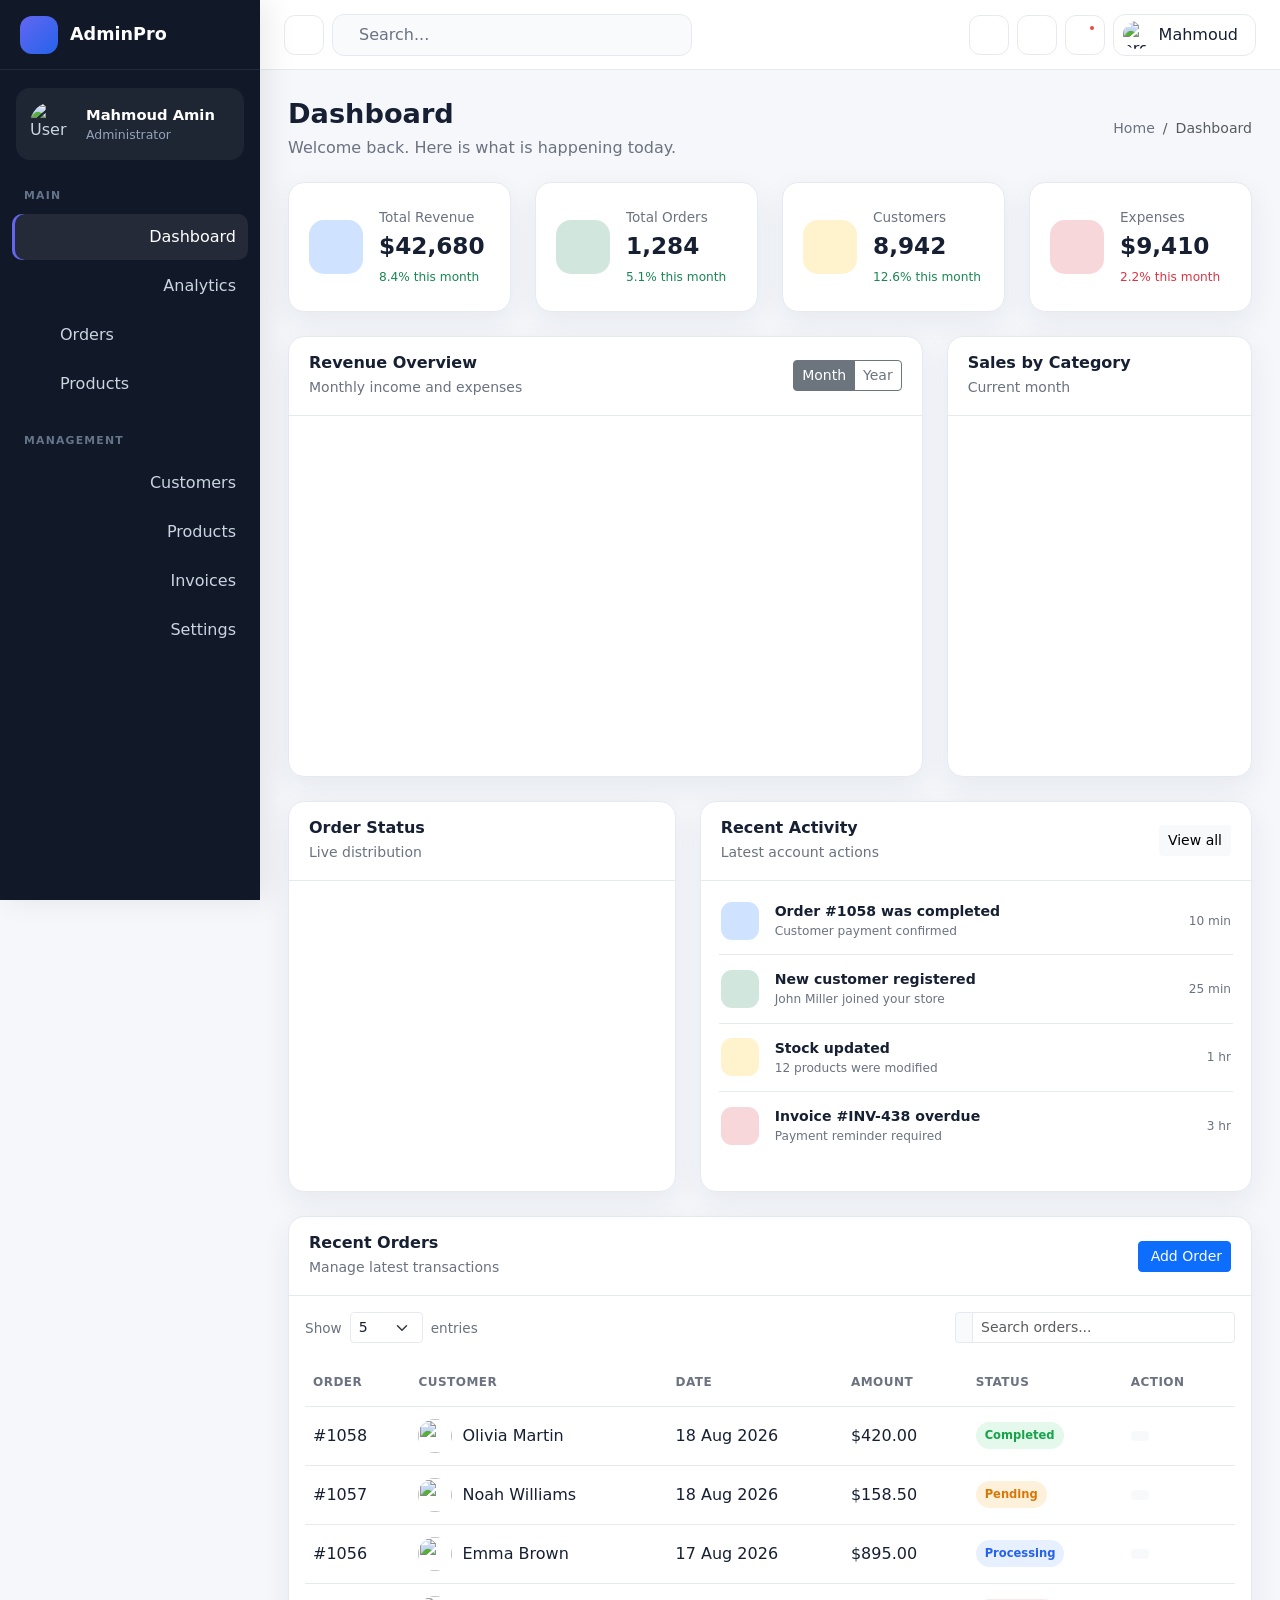
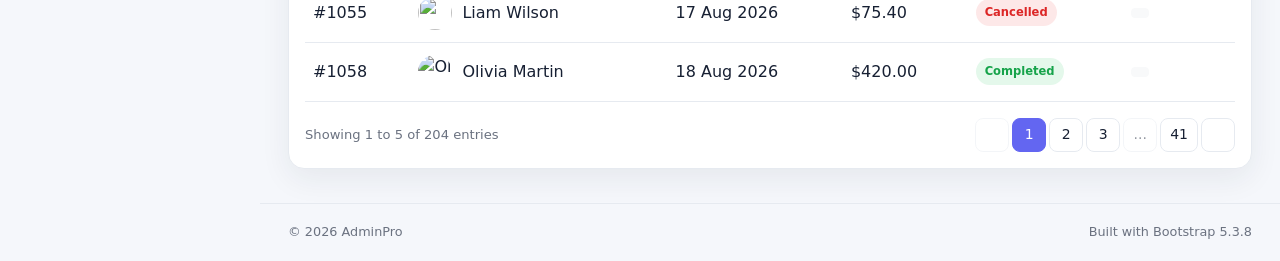
==== Dashboard bootstrap 5.3.8 chatgbt/index.html @ 3401b742 "Dashboard bootstrap 5.3.8 chatgbt" ====
<!doctype html>
<html lang="en" dir="ltr" data-bs-theme="light">
<!-- RTL -->
<!-- <html lang="ar" dir="rtl" data-bs-theme="light"> -->
<head>
  <meta charset="utf-8">
  <meta name="viewport" content="width=device-width, initial-scale=1">
  <title>Professional Bootstrap Dashboard</title>

  <!-- Bootstrap 5.3.8 LTR -->
  <link id="bootstrapCss" rel="stylesheet" href="https://cdn.jsdelivr.net/npm/bootstrap@5.3.8/dist/css/bootstrap.min.css" integrity="sha384-sRIl4kxILFvY47J16cr9ZwB07vP4J8+LH7qKQnuqkuIAvNWLzeN8tE5YBujZqJLB" crossorigin="anonymous">
  <!-- Bootstrap 5.3.8 RTL -->
  <!-- <link id="bootstrapCss" rel="stylesheet" href="https://cdn.jsdelivr.net/npm/bootstrap@5.3.8/dist/css/bootstrap.rtl.min.css" integrity="sha384-CfCrinSRH2IR6a4e6fy2q6ioOX7O6Mtm1L9vRvFZ1trBncWmMePhzvafv7oIcWiW" crossorigin="anonymous"> -->

  <!-- Font Awesome -->
  <link rel="stylesheet" href="https://cdnjs.cloudflare.com/ajax/libs/font-awesome/7.3.1/css/all.min.css">

  <!-- Main + direction stylesheet -->
  <link rel="stylesheet" href="style.css">
  <!-- Main + direction stylesheet LTR -->
  <link id="directionCss" rel="stylesheet" href="style-ltr.css">
  <!-- Main + direction stylesheet RTL -->
  <!-- <link id="directionCss" rel="stylesheet" href="style-rtl.css"> -->
</head>
<body>

<div class="app-shell">
  <aside class="sidebar" id="sidebar">
    <div class="sidebar-brand">
      <a href="#" class="brand-link">
        <span class="brand-icon"><i class="fa-solid fa-layer-group"></i></span>
        <span class="brand-text">AdminPro</span>
      </a>
      <button class="btn sidebar-close d-lg-none" id="sidebarClose" type="button"><i class="fa-solid fa-xmark"></i></button>
    </div>

    <div class="sidebar-user">
      <img src="https://github.com/mdo.png" alt="User" class="user-avatar">
      <div class="user-info">
        <strong>Mahmoud Amin</strong>
        <span>Administrator</span>
      </div>
    </div>

    <nav class="sidebar-nav">
      <div class="nav-section-title">MAIN</div>
      <a href="#" class="sidebar-link active"><i class="fa-solid fa-house"></i><span>Dashboard</span></a>
      <a href="#" class="sidebar-link"><i class="fa-solid fa-chart-line"></i><span>Analytics</span></a>

      <button class="sidebar-link sidebar-dropdown-toggle" type="button" data-bs-toggle="collapse" data-bs-target="#ordersMenu" aria-expanded="false">
        <!-- data-bs-target="#ordersMenu" -->
        <span class="d-flex align-items-center gap-3"><i class="fa-solid fa-cart-shopping"></i><span>Orders</span></span>
        <i class="fa-solid fa-chevron-down submenu-arrow"></i>
      </button>
      <div class="collapse sidebar-submenu" id="ordersMenu">
        <!-- id="ordersMenu" -->
        <a href="#">All Orders</a>
        <a href="#">Pending Orders</a>
        <a href="#">Completed</a>
      </div>
      <button class="sidebar-link sidebar-dropdown-toggle" type="button" data-bs-toggle="collapse" data-bs-target="#productsMenu" aria-expanded="false">
        <!-- data-bs-target="#productsMenu" -->
        <span class="d-flex align-items-center gap-3"><i class="fa-solid fa-cart-shopping"></i><span>Products</span></span>
        <i class="fa-solid fa-chevron-down submenu-arrow"></i>
      </button>
      <div class="collapse sidebar-submenu" id="productsMenu">
        <!-- id="productsMenu" -->
        <a href="#">All Products</a>
        <a href="#">Pending Products</a>
        <a href="#">Completed</a>
      </div>

      <div class="nav-section-title mt-3">MANAGEMENT</div>
      <a href="#" class="sidebar-link"><i class="fa-solid fa-users"></i><span>Customers</span></a>
      <a href="#" class="sidebar-link"><i class="fa-solid fa-box-open"></i><span>Products</span></a>
      <a href="#" class="sidebar-link"><i class="fa-solid fa-file-invoice-dollar"></i><span>Invoices</span></a>
      <a href="#" class="sidebar-link"><i class="fa-solid fa-gear"></i><span>Settings</span></a>
    </nav>
  </aside>

  <div class="sidebar-overlay" id="sidebarOverlay"></div>

  <div class="app-content" id="appContent">
    <header class="topbar">
      <div class="d-flex align-items-center gap-2">
        <button class="btn btn-icon" id="sidebarToggle" type="button" title="Toggle sidebar"><i class="fa-solid fa-bars"></i></button>
        <div class="topbar-search d-none d-md-flex">
          <i class="fa-solid fa-magnifying-glass"></i>
          <input type="search" placeholder="Search..." aria-label="Search">
        </div>
      </div>

      <div class="topbar-actions">
        <!-- Language / Direction -->
        <div class="dropdown">
            <button class="btn btn-icon" type="button" id="languageDropdown" data-bs-toggle="dropdown" aria-expanded="false" title="Language / Direction">
                <i class="fa-solid fa-language"></i>
            </button>

            <ul class="dropdown-menu dropdown-menu-end dashboard-dropdown language-dropdown">
              <li><h6 class="dropdown-header"><i class="fa-solid fa-globe me-2"></i>Direction</h6></li>
              <li>
                  <button class="dropdown-item direction-option" type="button" data-direction="ltr">
                    <span class="flex-grow-1"><i class="fa-solid fa-globe me-2"></i><strong>English / LTR</strong></span>
                  </button>
              </li>
              <li>
                  <button class="dropdown-item direction-option" type="button" data-direction="rtl">
                    <span class="flex-grow-1"><i class="fa-solid fa-globe me-2"></i><strong>العربية / RTL</strong></span>
                  </button>
              </li>
            </ul>
        </div>

        <button class="btn btn-icon" id="themeToggle" type="button" title="Dark / Light mode">
          <i class="fa-solid fa-moon"></i>
        </button>

        <div class="dropdown">
          <button class="btn btn-icon notification-btn" data-bs-toggle="dropdown" type="button">
            <i class="fa-regular fa-bell"></i><span class="notification-dot"></span>
          </button>
          <div class="dropdown-menu dropdown-menu-end dashboard-dropdown p-0">
            <div class="dropdown-header-custom">Notifications <span class="badge text-bg-primary">4</span></div>
            <a class="dropdown-item notification-item" href="#"><span class="notification-icon bg-primary-subtle text-primary"><i class="fa-solid fa-cart-shopping"></i></span><span><strong>New order received</strong><small>2 minutes ago</small></span></a>
            <a class="dropdown-item notification-item" href="#"><span class="notification-icon bg-success-subtle text-success"><i class="fa-solid fa-user-plus"></i></span><span><strong>New customer joined</strong><small>15 minutes ago</small></span></a>
            <a class="dropdown-item notification-item" href="#"><span class="notification-icon bg-warning-subtle text-warning"><i class="fa-solid fa-triangle-exclamation"></i></span><span><strong>Low stock alert</strong><small>1 hour ago</small></span></a>
          </div>
        </div>

        <div class="dropdown">
          <button class="btn profile-button" data-bs-toggle="dropdown" type="button">
            <img src="https://github.com/mdo.png" alt="profile">
            <span class="d-none d-sm-inline">Mahmoud</span>
            <i class="fa-solid fa-chevron-down small"></i>
          </button>
          <ul class="dropdown-menu dropdown-menu-end dashboard-dropdown">
            <li><a class="dropdown-item" href="#"><i class="fa-regular fa-user me-2"></i>Profile</a></li>
            <li><a class="dropdown-item" href="#"><i class="fa-solid fa-gear me-2"></i>Settings</a></li>
            <li><hr class="dropdown-divider"></li>
            <li><a class="dropdown-item text-danger" href="#"><i class="fa-solid fa-arrow-right-from-bracket me-2"></i>Logout</a></li>
          </ul>
        </div>
      </div>
    </header>

    <main class="main-content container-fluid">
      <div class="page-heading d-flex flex-column flex-md-row align-items-md-center justify-content-between gap-3">
        <div>
          <h1>Dashboard</h1>
          <p>Welcome back. Here is what is happening today.</p>
        </div>
        <nav aria-label="breadcrumb">
          <ol class="breadcrumb mb-0">
            <li class="breadcrumb-item"><a href="#">Home</a></li>
            <li class="breadcrumb-item active">Dashboard</li>
          </ol>
        </nav>
      </div>

      <section class="row g-3 g-xl-4 mb-4">
        <div class="col-12 col-sm-6 col-xl-3">
          <div class="stat-card">
            <div class="stat-icon bg-primary-subtle text-primary"><i class="fa-solid fa-chart-column"></i></div>
            <div class="stat-body"><span>Total Revenue</span><h3>$42,680</h3><small class="text-success"><i class="fa-solid fa-arrow-trend-up"></i> 8.4% this month</small></div>
          </div>
        </div>
        <div class="col-12 col-sm-6 col-xl-3">
          <div class="stat-card">
            <div class="stat-icon bg-success-subtle text-success"><i class="fa-solid fa-cart-shopping"></i></div>
            <div class="stat-body"><span>Total Orders</span><h3>1,284</h3><small class="text-success"><i class="fa-solid fa-arrow-trend-up"></i> 5.1% this month</small></div>
          </div>
        </div>
        <div class="col-12 col-sm-6 col-xl-3">
          <div class="stat-card">
            <div class="stat-icon bg-warning-subtle text-warning"><i class="fa-solid fa-users"></i></div>
            <div class="stat-body"><span>Customers</span><h3>8,942</h3><small class="text-success"><i class="fa-solid fa-arrow-trend-up"></i> 12.6% this month</small></div>
          </div>
        </div>
        <div class="col-12 col-sm-6 col-xl-3">
          <div class="stat-card">
            <div class="stat-icon bg-danger-subtle text-danger"><i class="fa-solid fa-wallet"></i></div>
            <div class="stat-body"><span>Expenses</span><h3>$9,410</h3><small class="text-danger"><i class="fa-solid fa-arrow-trend-down"></i> 2.2% this month</small></div>
          </div>
        </div>
      </section>

      <section class="row g-4 mb-4">
        <div class="col-12 col-xl-8">
          <div class="dashboard-card h-100">
            <div class="card-header-custom"><div><h5>Revenue Overview</h5><small>Monthly income and expenses</small></div><div class="btn-group btn-group-sm"><button class="btn btn-outline-secondary active">Month</button><button class="btn btn-outline-secondary">Year</button></div></div>
            <div class="chart-wrap chart-lg"><canvas id="revenueChart"></canvas></div>
          </div>
        </div>
        <div class="col-12 col-xl-4">
          <div class="dashboard-card h-100">
            <div class="card-header-custom"><div><h5>Sales by Category</h5><small>Current month</small></div></div>
            <div class="chart-wrap chart-lg"><canvas id="categoryChart"></canvas></div>
          </div>
        </div>
      </section>

      <section class="row g-4 mb-4">
        <div class="col-12 col-lg-5">
          <div class="dashboard-card h-100">
            <div class="card-header-custom"><div><h5>Order Status</h5><small>Live distribution</small></div></div>
            <div class="chart-wrap chart-md"><canvas id="ordersChart"></canvas></div>
          </div>
        </div>
        <div class="col-12 col-lg-7">
          <div class="dashboard-card h-100">
            <div class="card-header-custom"><div><h5>Recent Activity</h5><small>Latest account actions</small></div><a href="#" class="btn btn-sm btn-light">View all</a></div>
            <div class="activity-list">
              <div class="activity-item"><span class="activity-icon bg-primary-subtle text-primary"><i class="fa-solid fa-bag-shopping"></i></span><div><strong>Order #1058 was completed</strong><small>Customer payment confirmed</small></div><time>10 min</time></div>
              <div class="activity-item"><span class="activity-icon bg-success-subtle text-success"><i class="fa-solid fa-user-plus"></i></span><div><strong>New customer registered</strong><small>John Miller joined your store</small></div><time>25 min</time></div>
              <div class="activity-item"><span class="activity-icon bg-warning-subtle text-warning"><i class="fa-solid fa-box"></i></span><div><strong>Stock updated</strong><small>12 products were modified</small></div><time>1 hr</time></div>
              <div class="activity-item"><span class="activity-icon bg-danger-subtle text-danger"><i class="fa-solid fa-file-invoice"></i></span><div><strong>Invoice #INV-438 overdue</strong><small>Payment reminder required</small></div><time>3 hr</time></div>
            </div>
          </div>
        </div>
      </section>

<section class="dashboard-card mb-4">
    <div class="card-header-custom flex-wrap gap-3">
      <div>
          <h5>Recent Orders</h5>
          <small>Manage latest transactions</small>
      </div>

      <button class="btn btn-primary btn-sm">
          <i class="fa-solid fa-plus me-1"></i>
          Add Order
      </button>
    </div>

    <div class="custom-datatable p-3">
        <!-- Controls -->
        <div class="custom-table-toolbar mb-3">
          <div class="custom-table-length">
              <label for="ordersLength">Show</label>
              <select id="ordersLength" class="form-select form-select-sm">
                  <option value="5">5</option>
                  <option value="10">10</option>
                  <option value="25">25</option>
                  <option value="50">50</option>
                  <option value="100">100</option>
                  <option value="150">150</option>
                  <option value="200">200</option>
              </select>
              <span>entries</span>
          </div>
          <div class="custom-table-search">
              <div class="input-group input-group-sm">
                  <span class="input-group-text">
                      <i class="fa-solid fa-magnifying-glass"></i>
                  </span>
                  <input type="search" id="ordersSearch" class="form-control" placeholder="Search orders...">
              </div>
          </div>
        </div>
        
        <!-- Table -->
        <div class="table-responsive">
            <table id="ordersTable" class="table align-middle table-hover w-100 custom-table">
                <thead>
                    <tr>
                        <th class="sortable" data-column="0">Order <i class="fa-solid fa-sort sort-icon"></i></th>
                        <th class="sortable" data-column="1">Customer <i class="fa-solid fa-sort sort-icon"></i></th>
                        <th class="sortable" data-column="2">Date <i class="fa-solid fa-sort sort-icon"></i></th>
                        <th class="sortable" data-column="3">Amount <i class="fa-solid fa-sort sort-icon"></i></th>
                        <th class="sortable" data-column="4">Status <i class="fa-solid fa-sort sort-icon"></i></th>
                        <th class="sortable" data-column="5">Action <i class="fa-solid fa-sort sort-icon"></i></th>
                    </tr>
                </thead>
                <tbody>
                  <tr>
                    <td>#1058</td>
                    <td><div class="table-user"><img src="https://i.pravatar.cc/40?img=1" alt=""><span>Olivia Martin</span></div></td>
                    <td>18 Aug 2026</td>
                    <td>$420.00</td>
                    <td><span class="status-pill status-success">Completed</span></td>
                    <td><button class="btn btn-sm btn-light"><i class="fa-solid fa-ellipsis"></i></button></td></tr>
                  <tr>
                    <td>#1057</td>
                    <td><div class="table-user"><img src="https://i.pravatar.cc/40?img=3" alt=""><span>Noah Williams</span></div></td>
                    <td>18 Aug 2026</td>
                    <td>$158.50</td>
                    <td><span class="status-pill status-warning">Pending</span></td>
                    <td><button class="btn btn-sm btn-light"><i class="fa-solid fa-ellipsis"></i></button></td></tr>
                  <tr>
                    <td>#1056</td>
                    <td><div class="table-user"><img src="https://i.pravatar.cc/40?img=5" alt=""><span>Emma Brown</span></div></td>
                    <td>17 Aug 2026</td>
                    <td>$895.00</td>
                    <td><span class="status-pill status-info">Processing</span></td>
                    <td><button class="btn btn-sm btn-light"><i class="fa-solid fa-ellipsis"></i></button></td></tr>
                  <tr>
                    <td>#1055</td>
                    <td><div class="table-user"><img src="https://i.pravatar.cc/40?img=8" alt=""><span>Liam Wilson</span></div></td>
                    <td>17 Aug 2026</td>
                    <td>$75.40</td>
                    <td><span class="status-pill status-danger">Cancelled</span></td>
                    <td><button class="btn btn-sm btn-light"><i class="fa-solid fa-ellipsis"></i></button></td>
                  </tr>
                  <tr>
                      <td>#1058</td>
                      <td><div class="table-user"><img src="https://i.pravatar.cc/40?img=1" alt="Olivia Martin"><span>Olivia Martin</span></div></td>
                      <td>18 Aug 2026</td>
                      <td>$420.00</td>
                      <td><span class="status-pill status-success">Completed</span></td>
                      <td><button class="btn btn-sm btn-light"><i class="fa-solid fa-ellipsis"></i></button></td>
                  </tr>
                  <tr>
                      <td>#1057</td>
                      <td><div class="table-user"><img src="https://i.pravatar.cc/40?img=3" alt="Noah Williams"><span>Noah Williams</span></div></td>
                      <td>18 Aug 2026</td>
                      <td>$158.50</td>
                      <td><span class="status-pill status-warning">Pending</span></td>
                      <td><button class="btn btn-sm btn-light"><i class="fa-solid fa-ellipsis"></i></button></td>
                  </tr>
                  <tr>
                      <td>#1056</td>
                      <td><div class="table-user"><img src="https://i.pravatar.cc/40?img=5" alt="Emma Brown"><span>Emma Brown</span></div></td>
                      <td>17 Aug 2026</td>
                      <td>$895.00</td>
                      <td><span class="status-pill status-info">Processing</span></td>
                      <td><button class="btn btn-sm btn-light"><i class="fa-solid fa-ellipsis"></i></button></td>
                  </tr>
                  <tr>
                      <td>#1055</td>
                      <td><div class="table-user"><img src="https://i.pravatar.cc/40?img=8" alt="Liam Wilson"><span>Liam Wilson</span></div></td>
                      <td>17 Aug 2026</td>
                      <td>$75.40</td>
                      <td><span class="status-pill status-danger">Cancelled</span></td>
                      <td><button class="btn btn-sm btn-light"><i class="fa-solid fa-ellipsis"></i></button></td>
                  </tr>
                  <tr>
                      <td>#1054</td>
                      <td><div class="table-user"><img src="https://i.pravatar.cc/40?img=9" alt="Sophia Johnson"><span>Sophia Johnson</span></div></td>
                      <td>16 Aug 2026</td>
                      <td>$1,250.00</td>
                      <td><span class="status-pill status-success">Completed</span></td>
                      <td><button class="btn btn-sm btn-light"><i class="fa-solid fa-ellipsis"></i></button></td>
                  </tr>
                  <tr>
                      <td>#1053</td>
                      <td><div class="table-user"><img src="https://i.pravatar.cc/40?img=11" alt="James Anderson"><span>James Anderson</span></div></td>
                      <td>16 Aug 2026</td>
                      <td>$340.75</td>
                      <td><span class="status-pill status-warning">Pending</span></td>
                      <td><button class="btn btn-sm btn-light"><i class="fa-solid fa-ellipsis"></i></button></td>
                  </tr>
                  <tr>
                      <td>#1052</td>
                      <td><div class="table-user"><img src="https://i.pravatar.cc/40?img=12" alt="Ava Thompson"><span>Ava Thompson</span></div></td>
                      <td>15 Aug 2026</td>
                      <td>$670.20</td>
                      <td><span class="status-pill status-info">Processing</span></td>
                      <td><button class="btn btn-sm btn-light"><i class="fa-solid fa-ellipsis"></i></button></td>
                  </tr>
                  <tr>
                      <td>#1051</td>
                      <td><div class="table-user"><img src="https://i.pravatar.cc/40?img=13" alt="Oliver Taylor"><span>Oliver Taylor</span></div></td>
                      <td>15 Aug 2026</td>
                      <td>$215.99</td>
                      <td><span class="status-pill status-success">Completed</span></td>
                      <td><button class="btn btn-sm btn-light"><i class="fa-solid fa-ellipsis"></i></button></td>
                  </tr>
                  <tr>
                      <td>#1050</td>
                      <td><div class="table-user"><img src="https://i.pravatar.cc/40?img=14" alt="Isabella Moore"><span>Isabella Moore</span></div></td>
                      <td>14 Aug 2026</td>
                      <td>$980.50</td>
                      <td><span class="status-pill status-danger">Cancelled</span></td>
                      <td><button class="btn btn-sm btn-light"><i class="fa-solid fa-ellipsis"></i></button></td>
                  </tr>
                  <tr>
                      <td>#1049</td>
                      <td><div class="table-user"><img src="https://i.pravatar.cc/40?img=15" alt="Elijah Jackson"><span>Elijah Jackson</span></div></td>
                      <td>14 Aug 2026</td>
                      <td>$145.00</td>
                      <td><span class="status-pill status-warning">Pending</span></td>
                      <td><button class="btn btn-sm btn-light"><i class="fa-solid fa-ellipsis"></i></button></td>
                  </tr>
                  <tr>
                      <td>#1048</td>
                      <td><div class="table-user"><img src="https://i.pravatar.cc/40?img=16" alt="Mia White"><span>Mia White</span></div></td>
                      <td>13 Aug 2026</td>
                      <td>$560.80</td>
                      <td><span class="status-pill status-success">Completed</span></td>
                      <td><button class="btn btn-sm btn-light"><i class="fa-solid fa-ellipsis"></i></button></td>
                  </tr>
                  <tr>
                      <td>#1047</td>
                      <td><div class="table-user"><img src="https://i.pravatar.cc/40?img=17" alt="Lucas Harris"><span>Lucas Harris</span></div></td>
                      <td>13 Aug 2026</td>
                      <td>$2,140.00</td>
                      <td><span class="status-pill status-info">Processing</span></td>
                      <td><button class="btn btn-sm btn-light"><i class="fa-solid fa-ellipsis"></i></button></td>
                  </tr>
                  <tr>
                      <td>#1046</td>
                      <td><div class="table-user"><img src="https://i.pravatar.cc/40?img=18" alt="Charlotte Clark"><span>Charlotte Clark</span></div></td>
                      <td>12 Aug 2026</td>
                      <td>$385.60</td>
                      <td><span class="status-pill status-success">Completed</span></td>
                      <td><button class="btn btn-sm btn-light"><i class="fa-solid fa-ellipsis"></i></button></td>
                  </tr>
                  <tr>
                      <td>#1045</td>
                      <td><div class="table-user"><img src="https://i.pravatar.cc/40?img=19" alt="Henry Lewis"><span>Henry Lewis</span></div></td>
                      <td>12 Aug 2026</td>
                      <td>$92.25</td>
                      <td><span class="status-pill status-warning">Pending</span></td>
                      <td><button class="btn btn-sm btn-light"><i class="fa-solid fa-ellipsis"></i></button></td>
                  </tr>
                  <tr>
                      <td>#1044</td>
                      <td><div class="table-user"><img src="https://i.pravatar.cc/40?img=20" alt="Amelia Walker"><span>Amelia Walker</span></div></td>
                      <td>11 Aug 2026</td>
                      <td>$760.00</td>
                      <td><span class="status-pill status-info">Processing</span></td>
                      <td><button class="btn btn-sm btn-light"><i class="fa-solid fa-ellipsis"></i></button></td>
                  </tr>
                  <tr>
                      <td>#1043</td>
                      <td><div class="table-user"><img src="https://i.pravatar.cc/40?img=21" alt="Benjamin Hall"><span>Benjamin Hall</span></div></td>
                      <td>11 Aug 2026</td>
                      <td>$1,475.30</td>
                      <td><span class="status-pill status-success">Completed</span></td>
                      <td><button class="btn btn-sm btn-light"><i class="fa-solid fa-ellipsis"></i></button></td>
                  </tr>
                  <tr>
                      <td>#1042</td>
                      <td><div class="table-user"><img src="https://i.pravatar.cc/40?img=22" alt="Emily Allen"><span>Emily Allen</span></div></td>
                      <td>10 Aug 2026</td>
                      <td>$230.90</td>
                      <td><span class="status-pill status-danger">Cancelled</span></td>
                      <td><button class="btn btn-sm btn-light"><i class="fa-solid fa-ellipsis"></i></button></td>
                  </tr>
                  <tr>
                      <td>#1041</td>
                      <td><div class="table-user"><img src="https://i.pravatar.cc/40?img=23" alt="William Young"><span>William Young</span></div></td>
                      <td>10 Aug 2026</td>
                      <td>$615.45</td>
                      <td><span class="status-pill status-success">Completed</span></td>
                      <td><button class="btn btn-sm btn-light"><i class="fa-solid fa-ellipsis"></i></button></td>
                  </tr>
                  <tr>
                      <td>#1040</td>
                      <td><div class="table-user"><img src="https://i.pravatar.cc/40?img=24" alt="Luna King"><span>Luna King</span></div></td>
                      <td>09 Aug 2026</td>
                      <td>$188.00</td>
                      <td><span class="status-pill status-warning">Pending</span></td>
                      <td><button class="btn btn-sm btn-light"><i class="fa-solid fa-ellipsis"></i></button></td>
                  </tr>
                  <tr>
                      <td>#1039</td>
                      <td><div class="table-user"><img src="https://i.pravatar.cc/40?img=25" alt="Alexander Wright"><span>Alexander Wright</span></div></td>
                      <td>09 Aug 2026</td>
                      <td>$845.70</td>
                      <td><span class="status-pill status-info">Processing</span></td>
                      <td><button class="btn btn-sm btn-light"><i class="fa-solid fa-ellipsis"></i></button></td>
                  </tr>
                  <tr>
                      <td>#1038</td>
                      <td><div class="table-user"><img src="https://i.pravatar.cc/40?img=26" alt="Harper Scott"><span>Harper Scott</span></div></td>
                      <td>08 Aug 2026</td>
                      <td>$1,125.00</td>
                      <td><span class="status-pill status-success">Completed</span></td>
                      <td><button class="btn btn-sm btn-light"><i class="fa-solid fa-ellipsis"></i></button></td>
                  </tr>
                  <tr>
                      <td>#1037</td>
                      <td><div class="table-user"><img src="https://i.pravatar.cc/40?img=27" alt="Michael Green"><span>Michael Green</span></div></td>
                      <td>08 Aug 2026</td>
                      <td>$310.25</td>
                      <td><span class="status-pill status-warning">Pending</span></td>
                      <td><button class="btn btn-sm btn-light"><i class="fa-solid fa-ellipsis"></i></button></td>
                  </tr>
                  <tr>
                      <td>#1036</td>
                      <td><div class="table-user"><img src="https://i.pravatar.cc/40?img=28" alt="Evelyn Baker"><span>Evelyn Baker</span></div></td>
                      <td>07 Aug 2026</td>
                      <td>$525.00</td>
                      <td><span class="status-pill status-success">Completed</span></td>
                      <td><button class="btn btn-sm btn-light"><i class="fa-solid fa-ellipsis"></i></button></td>
                  </tr>
                  <tr>
                      <td>#1035</td>
                      <td><div class="table-user"><img src="https://i.pravatar.cc/40?img=29" alt="Ethan Adams"><span>Ethan Adams</span></div></td>
                      <td>07 Aug 2026</td>
                      <td>$69.90</td>
                      <td><span class="status-pill status-danger">Cancelled</span></td>
                      <td><button class="btn btn-sm btn-light"><i class="fa-solid fa-ellipsis"></i></button></td>
                  </tr>
                  <tr>
                      <td>#1034</td>
                      <td><div class="table-user"><img src="https://i.pravatar.cc/40?img=30" alt="Abigail Nelson"><span>Abigail Nelson</span></div></td>
                      <td>06 Aug 2026</td>
                      <td>$940.40</td>
                      <td><span class="status-pill status-info">Processing</span></td>
                      <td><button class="btn btn-sm btn-light"><i class="fa-solid fa-ellipsis"></i></button></td>
                  </tr>
                  <tr>
                      <td>#1033</td>
                      <td><div class="table-user"><img src="https://i.pravatar.cc/40?img=31" alt="Sebastian Carter"><span>Sebastian Carter</span></div></td>
                      <td>06 Aug 2026</td>
                      <td>$1,860.00</td>
                      <td><span class="status-pill status-success">Completed</span></td>
                      <td><button class="btn btn-sm btn-light"><i class="fa-solid fa-ellipsis"></i></button></td>
                  </tr>
                  <tr>
                      <td>#1032</td>
                      <td><div class="table-user"><img src="https://i.pravatar.cc/40?img=32" alt="Ella Mitchell"><span>Ella Mitchell</span></div></td>
                      <td>05 Aug 2026</td>
                      <td>$275.35</td>
                      <td><span class="status-pill status-warning">Pending</span></td>
                      <td><button class="btn btn-sm btn-light"><i class="fa-solid fa-ellipsis"></i></button></td>
                  </tr>
                  <tr>
                      <td>#1031</td>
                      <td><div class="table-user"><img src="https://i.pravatar.cc/40?img=33" alt="Daniel Perez"><span>Daniel Perez</span></div></td>
                      <td>05 Aug 2026</td>
                      <td>$715.00</td>
                      <td><span class="status-pill status-success">Completed</span></td>
                      <td><button class="btn btn-sm btn-light"><i class="fa-solid fa-ellipsis"></i></button></td>
                  </tr>
                  <tr>
                      <td>#1030</td>
                      <td><div class="table-user"><img src="https://i.pravatar.cc/40?img=34" alt="Scarlett Roberts"><span>Scarlett Roberts</span></div></td>
                      <td>04 Aug 2026</td>
                      <td>$1,320.60</td>
                      <td><span class="status-pill status-info">Processing</span></td>
                      <td><button class="btn btn-sm btn-light"><i class="fa-solid fa-ellipsis"></i></button></td>
                  </tr>
                  <tr>
                      <td>#1029</td>
                      <td><div class="table-user"><img src="https://i.pravatar.cc/40?img=35" alt="Matthew Turner"><span>Matthew Turner</span></div></td>
                      <td>04 Aug 2026</td>
                      <td>$110.00</td>
                      <td><span class="status-pill status-danger">Cancelled</span></td>
                      <td><button class="btn btn-sm btn-light"><i class="fa-solid fa-ellipsis"></i></button></td>
                  </tr>
                  <tr>
                      <td>#1028</td>
                      <td><div class="table-user"><img src="https://i.pravatar.cc/40?img=36" alt="Grace Phillips"><span>Grace Phillips</span></div></td>
                      <td>03 Aug 2026</td>
                      <td>$455.25</td>
                      <td><span class="status-pill status-success">Completed</span></td>
                      <td><button class="btn btn-sm btn-light"><i class="fa-solid fa-ellipsis"></i></button></td>
                  </tr>
                  <tr>
                      <td>#1027</td>
                      <td><div class="table-user"><img src="https://i.pravatar.cc/40?img=37" alt="Jackson Campbell"><span>Jackson Campbell</span></div></td>
                      <td>03 Aug 2026</td>
                      <td>$680.90</td>
                      <td><span class="status-pill status-warning">Pending</span></td>
                      <td><button class="btn btn-sm btn-light"><i class="fa-solid fa-ellipsis"></i></button></td>
                  </tr>
                  <tr>
                      <td>#1026</td>
                      <td><div class="table-user"><img src="https://i.pravatar.cc/40?img=38" alt="Chloe Parker"><span>Chloe Parker</span></div></td>
                      <td>02 Aug 2026</td>
                      <td>$2,275.00</td>
                      <td><span class="status-pill status-success">Completed</span></td>
                      <td><button class="btn btn-sm btn-light"><i class="fa-solid fa-ellipsis"></i></button></td>
                  </tr>
                  <tr>
                      <td>#1025</td>
                      <td><div class="table-user"><img src="https://i.pravatar.cc/40?img=39" alt="David Evans"><span>David Evans</span></div></td>
                      <td>02 Aug 2026</td>
                      <td>$330.50</td>
                      <td><span class="status-pill status-info">Processing</span></td>
                      <td><button class="btn btn-sm btn-light"><i class="fa-solid fa-ellipsis"></i></button></td>
                  </tr>
                  <tr>
                      <td>#1024</td>
                      <td><div class="table-user"><img src="https://i.pravatar.cc/40?img=40" alt="Victoria Edwards"><span>Victoria Edwards</span></div></td>
                      <td>01 Aug 2026</td>
                      <td>$590.00</td>
                      <td><span class="status-pill status-success">Completed</span></td>
                      <td><button class="btn btn-sm btn-light"><i class="fa-solid fa-ellipsis"></i></button></td>
                  </tr>
                  <tr>
                      <td>#1023</td>
                      <td><div class="table-user"><img src="https://i.pravatar.cc/40?img=41" alt="Joseph Collins"><span>Joseph Collins</span></div></td>
                      <td>01 Aug 2026</td>
                      <td>$205.75</td>
                      <td><span class="status-pill status-warning">Pending</span></td>
                      <td><button class="btn btn-sm btn-light"><i class="fa-solid fa-ellipsis"></i></button></td>
                  </tr>
                  <tr>
                      <td>#1022</td>
                      <td><div class="table-user"><img src="https://i.pravatar.cc/40?img=42" alt="Aria Stewart"><span>Aria Stewart</span></div></td>
                      <td>31 Jul 2026</td>
                      <td>$775.80</td>
                      <td><span class="status-pill status-info">Processing</span></td>
                      <td><button class="btn btn-sm btn-light"><i class="fa-solid fa-ellipsis"></i></button></td>
                  </tr>
                  <tr>
                      <td>#1021</td>
                      <td><div class="table-user"><img src="https://i.pravatar.cc/40?img=43" alt="Samuel Sanchez"><span>Samuel Sanchez</span></div></td>
                      <td>31 Jul 2026</td>
                      <td>$1,040.00</td>
                      <td><span class="status-pill status-success">Completed</span></td>
                      <td><button class="btn btn-sm btn-light"><i class="fa-solid fa-ellipsis"></i></button></td>
                  </tr>
                  <tr>
                      <td>#1020</td>
                      <td><div class="table-user"><img src="https://i.pravatar.cc/40?img=44" alt="Layla Morris"><span>Layla Morris</span></div></td>
                      <td>30 Jul 2026</td>
                      <td>$128.90</td>
                      <td><span class="status-pill status-danger">Cancelled</span></td>
                      <td><button class="btn btn-sm btn-light"><i class="fa-solid fa-ellipsis"></i></button></td>
                  </tr>
                  <tr>
                      <td>#1019</td>
                      <td><div class="table-user"><img src="https://i.pravatar.cc/40?img=45" alt="Andrew Rogers"><span>Andrew Rogers</span></div></td>
                      <td>30 Jul 2026</td>
                      <td>$640.30</td>
                      <td><span class="status-pill status-success">Completed</span></td>
                      <td><button class="btn btn-sm btn-light"><i class="fa-solid fa-ellipsis"></i></button></td>
                  </tr>
                  <tr>
                      <td>#1018</td>
                      <td><div class="table-user"><img src="https://i.pravatar.cc/40?img=46" alt="Nora Reed"><span>Nora Reed</span></div></td>
                      <td>29 Jul 2026</td>
                      <td>$365.00</td>
                      <td><span class="status-pill status-warning">Pending</span></td>
                      <td><button class="btn btn-sm btn-light"><i class="fa-solid fa-ellipsis"></i></button></td>
                  </tr>
                  <tr>
                      <td>#1017</td>
                      <td><div class="table-user"><img src="https://i.pravatar.cc/40?img=47" alt="Christopher Cook"><span>Christopher Cook</span></div></td>
                      <td>29 Jul 2026</td>
                      <td>$890.60</td>
                      <td><span class="status-pill status-info">Processing</span></td>
                      <td><button class="btn btn-sm btn-light"><i class="fa-solid fa-ellipsis"></i></button></td>
                  </tr>
                  <tr>
                      <td>#1016</td>
                      <td><div class="table-user"><img src="https://i.pravatar.cc/40?img=48" alt="Hannah Morgan"><span>Hannah Morgan</span></div></td>
                      <td>28 Jul 2026</td>
                      <td>$1,550.00</td>
                      <td><span class="status-pill status-success">Completed</span></td>
                      <td><button class="btn btn-sm btn-light"><i class="fa-solid fa-ellipsis"></i></button></td>
                  </tr>
                  <tr>
                      <td>#1015</td>
                      <td><div class="table-user"><img src="https://i.pravatar.cc/40?img=49" alt="Joshua Bell"><span>Joshua Bell</span></div></td>
                      <td>28 Jul 2026</td>
                      <td>$245.50</td>
                      <td><span class="status-pill status-warning">Pending</span></td>
                      <td><button class="btn btn-sm btn-light"><i class="fa-solid fa-ellipsis"></i></button></td>
                  </tr>
                  <tr>
                      <td>#1014</td>
                      <td><div class="table-user"><img src="https://i.pravatar.cc/40?img=50" alt="Zoey Murphy"><span>Zoey Murphy</span></div></td>
                      <td>27 Jul 2026</td>
                      <td>$735.25</td>
                      <td><span class="status-pill status-success">Completed</span></td>
                      <td><button class="btn btn-sm btn-light"><i class="fa-solid fa-ellipsis"></i></button></td>
                  </tr>
                  <tr>
                      <td>#1013</td>
                      <td><div class="table-user"><img src="https://i.pravatar.cc/40?img=51" alt="Ryan Bailey"><span>Ryan Bailey</span></div></td>
                      <td>27 Jul 2026</td>
                      <td>$485.80</td>
                      <td><span class="status-pill status-danger">Cancelled</span></td>
                      <td><button class="btn btn-sm btn-light"><i class="fa-solid fa-ellipsis"></i></button></td>
                  </tr>
                  <tr>
                      <td>#1012</td>
                      <td><div class="table-user"><img src="https://i.pravatar.cc/40?img=52" alt="Lily Rivera"><span>Lily Rivera</span></div></td>
                      <td>26 Jul 2026</td>
                      <td>$920.00</td>
                      <td><span class="status-pill status-info">Processing</span></td>
                      <td><button class="btn btn-sm btn-light"><i class="fa-solid fa-ellipsis"></i></button></td>
                  </tr>
                  <tr>
                      <td>#1011</td>
                      <td><div class="table-user"><img src="https://i.pravatar.cc/40?img=53" alt="Nathan Cooper"><span>Nathan Cooper</span></div></td>
                      <td>26 Jul 2026</td>
                      <td>$175.40</td>
                      <td><span class="status-pill status-success">Completed</span></td>
                      <td><button class="btn btn-sm btn-light"><i class="fa-solid fa-ellipsis"></i></button></td>
                  </tr>
                  <tr>
                      <td>#1010</td>
                      <td><div class="table-user"><img src="https://i.pravatar.cc/40?img=54" alt="Aurora Richardson"><span>Aurora Richardson</span></div></td>
                      <td>25 Jul 2026</td>
                      <td>$1,680.90</td>
                      <td><span class="status-pill status-success">Completed</span></td>
                      <td><button class="btn btn-sm btn-light"><i class="fa-solid fa-ellipsis"></i></button></td>
                  </tr>
                  <tr>
                      <td>#1009</td>
                      <td><div class="table-user"><img src="https://i.pravatar.cc/40?img=55" alt="Thomas Cox"><span>Thomas Cox</span></div></td>
                      <td>25 Jul 2026</td>
                      <td>$299.99</td>
                      <td><span class="status-pill status-warning">Pending</span></td>
                      <td><button class="btn btn-sm btn-light"><i class="fa-solid fa-ellipsis"></i></button></td>
                  </tr>
                  <tr>
                      <td>#1008</td>
                      <td><div class="table-user"><img src="https://i.pravatar.cc/40?img=56" alt="Sophie Bennett"><span>Sophie Bennett</span></div></td>
                      <td>24 Jul 2026</td>
                      <td>$645.20</td>
                      <td><span class="status-pill status-success">Completed</span></td>
                      <td><button class="btn btn-sm btn-light"><i class="fa-solid fa-ellipsis"></i></button></td>
                  </tr>
                  <tr>
                      <td>#1007</td>
                      <td><div class="table-user"><img src="https://i.pravatar.cc/40?img=57" alt="Jack Peterson"><span>Jack Peterson</span></div></td>
                      <td>24 Jul 2026</td>
                      <td>$214.75</td>
                      <td><span class="status-pill status-warning">Pending</span></td>
                      <td><button class="btn btn-sm btn-light"><i class="fa-solid fa-ellipsis"></i></button></td>
                  </tr>
                  <tr>
                      <td>#1006</td>
                      <td><div class="table-user"><img src="https://i.pravatar.cc/40?img=58" alt="Madison Gray"><span>Madison Gray</span></div></td>
                      <td>23 Jul 2026</td>
                      <td>$1,245.00</td>
                      <td><span class="status-pill status-info">Processing</span></td>
                      <td><button class="btn btn-sm btn-light"><i class="fa-solid fa-ellipsis"></i></button></td>
                  </tr>
                  <tr>
                      <td>#1005</td>
                      <td><div class="table-user"><img src="https://i.pravatar.cc/40?img=59" alt="Leo Watson"><span>Leo Watson</span></div></td>
                      <td>23 Jul 2026</td>
                      <td>$89.90</td>
                      <td><span class="status-pill status-danger">Cancelled</span></td>
                      <td><button class="btn btn-sm btn-light"><i class="fa-solid fa-ellipsis"></i></button></td>
                  </tr>
                  <tr>
                      <td>#1004</td>
                      <td><div class="table-user"><img src="https://i.pravatar.cc/40?img=60" alt="Alice Brooks"><span>Alice Brooks</span></div></td>
                      <td>22 Jul 2026</td>
                      <td>$780.40</td>
                      <td><span class="status-pill status-success">Completed</span></td>
                      <td><button class="btn btn-sm btn-light"><i class="fa-solid fa-ellipsis"></i></button></td>
                  </tr>
                  <tr>
                      <td>#1003</td>
                      <td><div class="table-user"><img src="https://i.pravatar.cc/40?img=61" alt="George Kelly"><span>George Kelly</span></div></td>
                      <td>22 Jul 2026</td>
                      <td>$330.00</td>
                      <td><span class="status-pill status-warning">Pending</span></td>
                      <td><button class="btn btn-sm btn-light"><i class="fa-solid fa-ellipsis"></i></button></td>
                  </tr>
                  <tr>
                      <td>#1002</td>
                      <td><div class="table-user"><img src="https://i.pravatar.cc/40?img=62" alt="Ellie Howard"><span>Ellie Howard</span></div></td>
                      <td>21 Jul 2026</td>
                      <td>$515.85</td>
                      <td><span class="status-pill status-info">Processing</span></td>
                      <td><button class="btn btn-sm btn-light"><i class="fa-solid fa-ellipsis"></i></button></td>
                  </tr>
                  <tr>
                      <td>#1001</td>
                      <td><div class="table-user"><img src="https://i.pravatar.cc/40?img=63" alt="Oscar Ward"><span>Oscar Ward</span></div></td>
                      <td>21 Jul 2026</td>
                      <td>$1,890.50</td>
                      <td><span class="status-pill status-success">Completed</span></td>
                      <td><button class="btn btn-sm btn-light"><i class="fa-solid fa-ellipsis"></i></button></td>
                  </tr>
                  <tr>
                      <td>#1000</td>
                      <td><div class="table-user"><img src="https://i.pravatar.cc/40?img=64" alt="Lucy Price"><span>Lucy Price</span></div></td>
                      <td>20 Jul 2026</td>
                      <td>$126.30</td>
                      <td><span class="status-pill status-danger">Cancelled</span></td>
                      <td><button class="btn btn-sm btn-light"><i class="fa-solid fa-ellipsis"></i></button></td>
                  </tr>
                  <tr>
                      <td>#999</td>
                      <td><div class="table-user"><img src="https://i.pravatar.cc/40?img=65" alt="Arthur Wood"><span>Arthur Wood</span></div></td>
                      <td>20 Jul 2026</td>
                      <td>$455.00</td>
                      <td><span class="status-pill status-success">Completed</span></td>
                      <td><button class="btn btn-sm btn-light"><i class="fa-solid fa-ellipsis"></i></button></td>
                  </tr>
                  <tr>
                      <td>#998</td>
                      <td><div class="table-user"><img src="https://i.pravatar.cc/40?img=66" alt="Ruby Barnes"><span>Ruby Barnes</span></div></td>
                      <td>19 Jul 2026</td>
                      <td>$742.60</td>
                      <td><span class="status-pill status-warning">Pending</span></td>
                      <td><button class="btn btn-sm btn-light"><i class="fa-solid fa-ellipsis"></i></button></td>
                  </tr>
                  <tr>
                      <td>#997</td>
                      <td><div class="table-user"><img src="https://i.pravatar.cc/40?img=67" alt="Isaac Ross"><span>Isaac Ross</span></div></td>
                      <td>19 Jul 2026</td>
                      <td>$980.25</td>
                      <td><span class="status-pill status-info">Processing</span></td>
                      <td><button class="btn btn-sm btn-light"><i class="fa-solid fa-ellipsis"></i></button></td>
                  </tr>
                  <tr>
                      <td>#996</td>
                      <td><div class="table-user"><img src="https://i.pravatar.cc/40?img=68" alt="Maya Henderson"><span>Maya Henderson</span></div></td>
                      <td>18 Jul 2026</td>
                      <td>$2,115.00</td>
                      <td><span class="status-pill status-success">Completed</span></td>
                      <td><button class="btn btn-sm btn-light"><i class="fa-solid fa-ellipsis"></i></button></td>
                  </tr>
                  <tr>
                      <td>#995</td>
                      <td><div class="table-user"><img src="https://i.pravatar.cc/40?img=69" alt="Dylan Coleman"><span>Dylan Coleman</span></div></td>
                      <td>18 Jul 2026</td>
                      <td>$184.95</td>
                      <td><span class="status-pill status-warning">Pending</span></td>
                      <td><button class="btn btn-sm btn-light"><i class="fa-solid fa-ellipsis"></i></button></td>
                  </tr>
                  <tr>
                      <td>#994</td>
                      <td><div class="table-user"><img src="https://i.pravatar.cc/40?img=70" alt="Eva Jenkins"><span>Eva Jenkins</span></div></td>
                      <td>17 Jul 2026</td>
                      <td>$625.30</td>
                      <td><span class="status-pill status-success">Completed</span></td>
                      <td><button class="btn btn-sm btn-light"><i class="fa-solid fa-ellipsis"></i></button></td>
                  </tr>
                  <tr>
                      <td>#993</td>
                      <td><div class="table-user"><img src="https://i.pravatar.cc/40?img=1" alt="Adam Perry"><span>Adam Perry</span></div></td>
                      <td>17 Jul 2026</td>
                      <td>$350.75</td>
                      <td><span class="status-pill status-danger">Cancelled</span></td>
                      <td><button class="btn btn-sm btn-light"><i class="fa-solid fa-ellipsis"></i></button></td>
                  </tr>
                  <tr>
                      <td>#992</td>
                      <td><div class="table-user"><img src="https://i.pravatar.cc/40?img=2" alt="Clara Powell"><span>Clara Powell</span></div></td>
                      <td>16 Jul 2026</td>
                      <td>$1,075.00</td>
                      <td><span class="status-pill status-info">Processing</span></td>
                      <td><button class="btn btn-sm btn-light"><i class="fa-solid fa-ellipsis"></i></button></td>
                  </tr>
                  <tr>
                      <td>#991</td>
                      <td><div class="table-user"><img src="https://i.pravatar.cc/40?img=4" alt="Logan Long"><span>Logan Long</span></div></td>
                      <td>16 Jul 2026</td>
                      <td>$295.40</td>
                      <td><span class="status-pill status-success">Completed</span></td>
                      <td><button class="btn btn-sm btn-light"><i class="fa-solid fa-ellipsis"></i></button></td>
                  </tr>
                  <tr>
                      <td>#990</td>
                      <td><div class="table-user"><img src="https://i.pravatar.cc/40?img=6" alt="Sarah Patterson"><span>Sarah Patterson</span></div></td>
                      <td>15 Jul 2026</td>
                      <td>$810.60</td>
                      <td><span class="status-pill status-warning">Pending</span></td>
                      <td><button class="btn btn-sm btn-light"><i class="fa-solid fa-ellipsis"></i></button></td>
                  </tr>
                  <tr>
                      <td>#989</td>
                      <td><div class="table-user"><img src="https://i.pravatar.cc/40?img=7" alt="Gabriel Hughes"><span>Gabriel Hughes</span></div></td>
                      <td>15 Jul 2026</td>
                      <td>$1,460.00</td>
                      <td><span class="status-pill status-success">Completed</span></td>
                      <td><button class="btn btn-sm btn-light"><i class="fa-solid fa-ellipsis"></i></button></td>
                  </tr>
                  <tr>
                      <td>#988</td>
                      <td><div class="table-user"><img src="https://i.pravatar.cc/40?img=10" alt="Anna Flores"><span>Anna Flores</span></div></td>
                      <td>14 Jul 2026</td>
                      <td>$99.50</td>
                      <td><span class="status-pill status-danger">Cancelled</span></td>
                      <td><button class="btn btn-sm btn-light"><i class="fa-solid fa-ellipsis"></i></button></td>
                  </tr>
                  <tr>
                      <td>#987</td>
                      <td><div class="table-user"><img src="https://i.pravatar.cc/40?img=12" alt="Caleb Washington"><span>Caleb Washington</span></div></td>
                      <td>14 Jul 2026</td>
                      <td>$570.80</td>
                      <td><span class="status-pill status-info">Processing</span></td>
                      <td><button class="btn btn-sm btn-light"><i class="fa-solid fa-ellipsis"></i></button></td>
                  </tr>
                  <tr>
                      <td>#986</td>
                      <td><div class="table-user"><img src="https://i.pravatar.cc/40?img=14" alt="Julia Butler"><span>Julia Butler</span></div></td>
                      <td>13 Jul 2026</td>
                      <td>$925.15</td>
                      <td><span class="status-pill status-success">Completed</span></td>
                      <td><button class="btn btn-sm btn-light"><i class="fa-solid fa-ellipsis"></i></button></td>
                  </tr>
                  <tr>
                      <td>#985</td>
                      <td><div class="table-user"><img src="https://i.pravatar.cc/40?img=16" alt="Connor Simmons"><span>Connor Simmons</span></div></td>
                      <td>13 Jul 2026</td>
                      <td>$248.00</td>
                      <td><span class="status-pill status-warning">Pending</span></td>
                      <td><button class="btn btn-sm btn-light"><i class="fa-solid fa-ellipsis"></i></button></td>
                  </tr>
                  <tr>
                      <td>#984</td>
                      <td><div class="table-user"><img src="https://i.pravatar.cc/40?img=18" alt="Natalie Foster"><span>Natalie Foster</span></div></td>
                      <td>12 Jul 2026</td>
                      <td>$1,735.90</td>
                      <td><span class="status-pill status-success">Completed</span></td>
                      <td><button class="btn btn-sm btn-light"><i class="fa-solid fa-ellipsis"></i></button></td>
                  </tr>
                  <tr>
                      <td>#983</td>
                      <td><div class="table-user"><img src="https://i.pravatar.cc/40?img=20" alt="Aaron Gonzales"><span>Aaron Gonzales</span></div></td>
                      <td>12 Jul 2026</td>
                      <td>$412.35</td>
                      <td><span class="status-pill status-info">Processing</span></td>
                      <td><button class="btn btn-sm btn-light"><i class="fa-solid fa-ellipsis"></i></button></td>
                  </tr>
                  <tr>
                      <td>#982</td>
                      <td><div class="table-user"><img src="https://i.pravatar.cc/40?img=22" alt="Stella Bryant"><span>Stella Bryant</span></div></td>
                      <td>11 Jul 2026</td>
                      <td>$680.00</td>
                      <td><span class="status-pill status-danger">Cancelled</span></td>
                      <td><button class="btn btn-sm btn-light"><i class="fa-solid fa-ellipsis"></i></button></td>
                  </tr>
                  <tr>
                      <td>#981</td>
                      <td><div class="table-user"><img src="https://i.pravatar.cc/40?img=24" alt="Charles Alexander"><span>Charles Alexander</span></div></td>
                      <td>11 Jul 2026</td>
                      <td>$1,280.45</td>
                      <td><span class="status-pill status-success">Completed</span></td>
                      <td><button class="btn btn-sm btn-light"><i class="fa-solid fa-ellipsis"></i></button></td>
                  </tr>
                  <tr>
                      <td>#980</td>
                      <td><div class="table-user"><img src="https://i.pravatar.cc/40?img=26" alt="Hazel Russell"><span>Hazel Russell</span></div></td>
                      <td>10 Jul 2026</td>
                      <td>$155.60</td>
                      <td><span class="status-pill status-warning">Pending</span></td>
                      <td><button class="btn btn-sm btn-light"><i class="fa-solid fa-ellipsis"></i></button></td>
                  </tr>
                  <tr>
                      <td>#979</td>
                      <td><div class="table-user"><img src="https://i.pravatar.cc/40?img=28" alt="Jonathan Griffin"><span>Jonathan Griffin</span></div></td>
                      <td>10 Jul 2026</td>
                      <td>$795.20</td>
                      <td><span class="status-pill status-info">Processing</span></td>
                      <td><button class="btn btn-sm btn-light"><i class="fa-solid fa-ellipsis"></i></button></td>
                  </tr>
                  <tr>
                      <td>#978</td>
                      <td><div class="table-user"><img src="https://i.pravatar.cc/40?img=30" alt="Violet Diaz"><span>Violet Diaz</span></div></td>
                      <td>09 Jul 2026</td>
                      <td>$2,350.00</td>
                      <td><span class="status-pill status-success">Completed</span></td>
                      <td><button class="btn btn-sm btn-light"><i class="fa-solid fa-ellipsis"></i></button></td>
                  </tr>
                  <tr>
                      <td>#977</td>
                      <td><div class="table-user"><img src="https://i.pravatar.cc/40?img=32" alt="Robert Hayes"><span>Robert Hayes</span></div></td>
                      <td>09 Jul 2026</td>
                      <td>$310.90</td>
                      <td><span class="status-pill status-warning">Pending</span></td>
                      <td><button class="btn btn-sm btn-light"><i class="fa-solid fa-ellipsis"></i></button></td>
                  </tr>
                  <tr>
                      <td>#976</td>
                      <td><div class="table-user"><img src="https://i.pravatar.cc/40?img=34" alt="Savannah Myers"><span>Savannah Myers</span></div></td>
                      <td>08 Jul 2026</td>
                      <td>$545.70</td>
                      <td><span class="status-pill status-success">Completed</span></td>
                      <td><button class="btn btn-sm btn-light"><i class="fa-solid fa-ellipsis"></i></button></td>
                  </tr>
                  <tr>
                      <td>#975</td>
                      <td><div class="table-user"><img src="https://i.pravatar.cc/40?img=36" alt="Nicholas Ford"><span>Nicholas Ford</span></div></td>
                      <td>08 Jul 2026</td>
                      <td>$875.40</td>
                      <td><span class="status-pill status-danger">Cancelled</span></td>
                      <td><button class="btn btn-sm btn-light"><i class="fa-solid fa-ellipsis"></i></button></td>
                  </tr>
                  <tr>
                      <td>#974</td>
                      <td><div class="table-user"><img src="https://i.pravatar.cc/40?img=38" alt="Brooklyn Hamilton"><span>Brooklyn Hamilton</span></div></td>
                      <td>07 Jul 2026</td>
                      <td>$1,095.00</td>
                      <td><span class="status-pill status-info">Processing</span></td>
                      <td><button class="btn btn-sm btn-light"><i class="fa-solid fa-ellipsis"></i></button></td>
                  </tr>
                  <tr>
                      <td>#973</td>
                      <td><div class="table-user"><img src="https://i.pravatar.cc/40?img=40" alt="Cameron Graham"><span>Cameron Graham</span></div></td>
                      <td>07 Jul 2026</td>
                      <td>$225.85</td>
                      <td><span class="status-pill status-success">Completed</span></td>
                      <td><button class="btn btn-sm btn-light"><i class="fa-solid fa-ellipsis"></i></button></td>
                  </tr>
                  <tr>
                      <td>#972</td>
                      <td><div class="table-user"><img src="https://i.pravatar.cc/40?img=42" alt="Bella Sullivan"><span>Bella Sullivan</span></div></td>
                      <td>06 Jul 2026</td>
                      <td>$650.30</td>
                      <td><span class="status-pill status-warning">Pending</span></td>
                      <td><button class="btn btn-sm btn-light"><i class="fa-solid fa-ellipsis"></i></button></td>
                  </tr>
                  <tr>
                      <td>#971</td>
                      <td><div class="table-user"><img src="https://i.pravatar.cc/40?img=44" alt="Ian Wallace"><span>Ian Wallace</span></div></td>
                      <td>06 Jul 2026</td>
                      <td>$1,560.75</td>
                      <td><span class="status-pill status-success">Completed</span></td>
                      <td><button class="btn btn-sm btn-light"><i class="fa-solid fa-ellipsis"></i></button></td>
                  </tr>
                  <tr>
                      <td>#970</td>
                      <td><div class="table-user"><img src="https://i.pravatar.cc/40?img=46" alt="Claire Woods"><span>Claire Woods</span></div></td>
                      <td>05 Jul 2026</td>
                      <td>$98.40</td>
                      <td><span class="status-pill status-danger">Cancelled</span></td>
                      <td><button class="btn btn-sm btn-light"><i class="fa-solid fa-ellipsis"></i></button></td>
                  </tr>
                  <tr>
                      <td>#969</td>
                      <td><div class="table-user"><img src="https://i.pravatar.cc/40?img=48" alt="Adrian Cole"><span>Adrian Cole</span></div></td>
                      <td>05 Jul 2026</td>
                      <td>$735.00</td>
                      <td><span class="status-pill status-info">Processing</span></td>
                      <td><button class="btn btn-sm btn-light"><i class="fa-solid fa-ellipsis"></i></button></td>
                  </tr>
                  <tr>
                      <td>#968</td>
                      <td><div class="table-user"><img src="https://i.pravatar.cc/40?img=50" alt="Naomi West"><span>Naomi West</span></div></td>
                      <td>04 Jul 2026</td>
                      <td>$1,320.25</td>
                      <td><span class="status-pill status-success">Completed</span></td>
                      <td><button class="btn btn-sm btn-light"><i class="fa-solid fa-ellipsis"></i></button></td>
                  </tr>
                  <tr>
                      <td>#967</td>
                      <td><div class="table-user"><img src="https://i.pravatar.cc/40?img=52" alt="Jordan Stone"><span>Jordan Stone</span></div></td>
                      <td>04 Jul 2026</td>
                      <td>$267.90</td>
                      <td><span class="status-pill status-warning">Pending</span></td>
                      <td><button class="btn btn-sm btn-light"><i class="fa-solid fa-ellipsis"></i></button></td>
                  </tr>
                  <tr>
                      <td>#966</td>
                      <td><div class="table-user"><img src="https://i.pravatar.cc/40?img=54" alt="Maria Fisher"><span>Maria Fisher</span></div></td>
                      <td>03 Jul 2026</td>
                      <td>$485.60</td>
                      <td><span class="status-pill status-success">Completed</span></td>
                      <td><button class="btn btn-sm btn-light"><i class="fa-solid fa-ellipsis"></i></button></td>
                  </tr>
                  <tr>
                      <td>#965</td>
                      <td><div class="table-user"><img src="https://i.pravatar.cc/40?img=56" alt="Kevin Ellis"><span>Kevin Ellis</span></div></td>
                      <td>03 Jul 2026</td>
                      <td>$920.00</td>
                      <td><span class="status-pill status-info">Processing</span></td>
                      <td><button class="btn btn-sm btn-light"><i class="fa-solid fa-ellipsis"></i></button></td>
                  </tr>
                  <tr>
                      <td>#964</td>
                      <td><div class="table-user"><img src="https://i.pravatar.cc/40?img=58" alt="Leah Harrison"><span>Leah Harrison</span></div></td>
                      <td>02 Jul 2026</td>
                      <td>$1,845.50</td>
                      <td><span class="status-pill status-success">Completed</span></td>
                      <td><button class="btn btn-sm btn-light"><i class="fa-solid fa-ellipsis"></i></button></td>
                  </tr>
                  <tr>
                      <td>#963</td>
                      <td><div class="table-user"><img src="https://i.pravatar.cc/40?img=60" alt="Eric Gibson"><span>Eric Gibson</span></div></td>
                      <td>02 Jul 2026</td>
                      <td>$135.75</td>
                      <td><span class="status-pill status-danger">Cancelled</span></td>
                      <td><button class="btn btn-sm btn-light"><i class="fa-solid fa-ellipsis"></i></button></td>
                  </tr>
                  <tr>
                      <td>#962</td>
                      <td><div class="table-user"><img src="https://i.pravatar.cc/40?img=62" alt="Audrey McDonald"><span>Audrey McDonald</span></div></td>
                      <td>01 Jul 2026</td>
                      <td>$610.20</td>
                      <td><span class="status-pill status-warning">Pending</span></td>
                      <td><button class="btn btn-sm btn-light"><i class="fa-solid fa-ellipsis"></i></button></td>
                  </tr>
                  <tr>
                      <td>#961</td>
                      <td><div class="table-user"><img src="https://i.pravatar.cc/40?img=64" alt="Jason Marshall"><span>Jason Marshall</span></div></td>
                      <td>01 Jul 2026</td>
                      <td>$2,075.00</td>
                      <td><span class="status-pill status-success">Completed</span></td>
                      <td><button class="btn btn-sm btn-light"><i class="fa-solid fa-ellipsis"></i></button></td>
                  </tr>
                  <tr>
                      <td>#960</td>
                      <td><div class="table-user"><img src="https://i.pravatar.cc/40?img=66" alt="Elena Owens"><span>Elena Owens</span></div></td>
                      <td>30 Jun 2026</td>
                      <td>$375.90</td>
                      <td><span class="status-pill status-info">Processing</span></td>
                      <td><button class="btn btn-sm btn-light"><i class="fa-solid fa-ellipsis"></i></button></td>
                  </tr>
                  <tr>
                      <td>#959</td>
                      <td><div class="table-user"><img src="https://i.pravatar.cc/40?img=68" alt="Marcus Reynolds"><span>Marcus Reynolds</span></div></td>
                      <td>30 Jun 2026</td>
                      <td>$790.45</td>
                      <td><span class="status-pill status-success">Completed</span></td>
                      <td><button class="btn btn-sm btn-light"><i class="fa-solid fa-ellipsis"></i></button></td>
                  </tr>
                  <tr>
                      <td>#958</td>
                      <td><div class="table-user"><img src="https://i.pravatar.cc/40?img=2" alt="Emily Carter"><span>Emily Carter</span></div></td>
                      <td>29 Jun 2026</td>
                      <td>$540.20</td>
                      <td><span class="status-pill status-warning">Pending</span></td>
                      <td><button class="btn btn-sm btn-light"><i class="fa-solid fa-ellipsis"></i></button></td>
                  </tr>
                  <tr>
                      <td>#957</td>
                      <td><div class="table-user"><img src="https://i.pravatar.cc/40?img=4" alt="Mason Lee"><span>Mason Lee</span></div></td>
                      <td>29 Jun 2026</td>
                      <td>$1,145.00</td>
                      <td><span class="status-pill status-success">Completed</span></td>
                      <td><button class="btn btn-sm btn-light"><i class="fa-solid fa-ellipsis"></i></button></td>
                  </tr>
                  <tr>
                      <td>#956</td>
                      <td><div class="table-user"><img src="https://i.pravatar.cc/40?img=6" alt="Sofia Ramirez"><span>Sofia Ramirez</span></div></td>
                      <td>28 Jun 2026</td>
                      <td>$275.50</td>
                      <td><span class="status-pill status-info">Processing</span></td>
                      <td><button class="btn btn-sm btn-light"><i class="fa-solid fa-ellipsis"></i></button></td>
                  </tr>
                  <tr>
                      <td>#955</td>
                      <td><div class="table-user"><img src="https://i.pravatar.cc/40?img=7" alt="Owen Foster"><span>Owen Foster</span></div></td>
                      <td>28 Jun 2026</td>
                      <td>$88.30</td>
                      <td><span class="status-pill status-danger">Cancelled</span></td>
                      <td><button class="btn btn-sm btn-light"><i class="fa-solid fa-ellipsis"></i></button></td>
                  </tr>
                  <tr>
                      <td>#954</td>
                      <td><div class="table-user"><img src="https://i.pravatar.cc/40?img=9" alt="Mila Bennett"><span>Mila Bennett</span></div></td>
                      <td>27 Jun 2026</td>
                      <td>$690.75</td>
                      <td><span class="status-pill status-success">Completed</span></td>
                      <td><button class="btn btn-sm btn-light"><i class="fa-solid fa-ellipsis"></i></button></td>
                  </tr>
                  <tr>
                      <td>#953</td>
                      <td><div class="table-user"><img src="https://i.pravatar.cc/40?img=11" alt="Levi Brooks"><span>Levi Brooks</span></div></td>
                      <td>27 Jun 2026</td>
                      <td>$360.00</td>
                      <td><span class="status-pill status-warning">Pending</span></td>
                      <td><button class="btn btn-sm btn-light"><i class="fa-solid fa-ellipsis"></i></button></td>
                  </tr>
                  <tr>
                      <td>#952</td>
                      <td><div class="table-user"><img src="https://i.pravatar.cc/40?img=13" alt="Camila Turner"><span>Camila Turner</span></div></td>
                      <td>26 Jun 2026</td>
                      <td>$925.40</td>
                      <td><span class="status-pill status-info">Processing</span></td>
                      <td><button class="btn btn-sm btn-light"><i class="fa-solid fa-ellipsis"></i></button></td>
                  </tr>
                  <tr>
                      <td>#951</td>
                      <td><div class="table-user"><img src="https://i.pravatar.cc/40?img=15" alt="Wyatt Murphy"><span>Wyatt Murphy</span></div></td>
                      <td>26 Jun 2026</td>
                      <td>$1,880.00</td>
                      <td><span class="status-pill status-success">Completed</span></td>
                      <td><button class="btn btn-sm btn-light"><i class="fa-solid fa-ellipsis"></i></button></td>
                  </tr>
                  <tr>
                      <td>#950</td>
                      <td><div class="table-user"><img src="https://i.pravatar.cc/40?img=17" alt="Layla Hughes"><span>Layla Hughes</span></div></td>
                      <td>25 Jun 2026</td>
                      <td>$145.90</td>
                      <td><span class="status-pill status-danger">Cancelled</span></td>
                      <td><button class="btn btn-sm btn-light"><i class="fa-solid fa-ellipsis"></i></button></td>
                  </tr>
                  <tr>
                      <td>#949</td>
                      <td><div class="table-user"><img src="https://i.pravatar.cc/40?img=19" alt="Julian Ross"><span>Julian Ross</span></div></td>
                      <td>25 Jun 2026</td>
                      <td>$455.25</td>
                      <td><span class="status-pill status-success">Completed</span></td>
                      <td><button class="btn btn-sm btn-light"><i class="fa-solid fa-ellipsis"></i></button></td>
                  </tr>
                  <tr>
                      <td>#948</td>
                      <td><div class="table-user"><img src="https://i.pravatar.cc/40?img=21" alt="Penelope Gray"><span>Penelope Gray</span></div></td>
                      <td>24 Jun 2026</td>
                      <td>$725.00</td>
                      <td><span class="status-pill status-warning">Pending</span></td>
                      <td><button class="btn btn-sm btn-light"><i class="fa-solid fa-ellipsis"></i></button></td>
                  </tr>
                  <tr>
                      <td>#947</td>
                      <td><div class="table-user"><img src="https://i.pravatar.cc/40?img=23" alt="Hudson Reed"><span>Hudson Reed</span></div></td>
                      <td>24 Jun 2026</td>
                      <td>$1,025.60</td>
                      <td><span class="status-pill status-info">Processing</span></td>
                      <td><button class="btn btn-sm btn-light"><i class="fa-solid fa-ellipsis"></i></button></td>
                  </tr>
                  <tr>
                      <td>#946</td>
                      <td><div class="table-user"><img src="https://i.pravatar.cc/40?img=25" alt="Gianna Morris"><span>Gianna Morris</span></div></td>
                      <td>23 Jun 2026</td>
                      <td>$2,240.00</td>
                      <td><span class="status-pill status-success">Completed</span></td>
                      <td><button class="btn btn-sm btn-light"><i class="fa-solid fa-ellipsis"></i></button></td>
                  </tr>
                  <tr>
                      <td>#945</td>
                      <td><div class="table-user"><img src="https://i.pravatar.cc/40?img=27" alt="Lincoln Price"><span>Lincoln Price</span></div></td>
                      <td>23 Jun 2026</td>
                      <td>$189.75</td>
                      <td><span class="status-pill status-warning">Pending</span></td>
                      <td><button class="btn btn-sm btn-light"><i class="fa-solid fa-ellipsis"></i></button></td>
                  </tr>
                  <tr>
                      <td>#944</td>
                      <td><div class="table-user"><img src="https://i.pravatar.cc/40?img=29" alt="Paisley Cox"><span>Paisley Cox</span></div></td>
                      <td>22 Jun 2026</td>
                      <td>$615.35</td>
                      <td><span class="status-pill status-success">Completed</span></td>
                      <td><button class="btn btn-sm btn-light"><i class="fa-solid fa-ellipsis"></i></button></td>
                  </tr>
                  <tr>
                      <td>#943</td>
                      <td><div class="table-user"><img src="https://i.pravatar.cc/40?img=31" alt="Grayson Ward"><span>Grayson Ward</span></div></td>
                      <td>22 Jun 2026</td>
                      <td>$340.90</td>
                      <td><span class="status-pill status-danger">Cancelled</span></td>
                      <td><button class="btn btn-sm btn-light"><i class="fa-solid fa-ellipsis"></i></button></td>
                  </tr>
                  <tr>
                      <td>#942</td>
                      <td><div class="table-user"><img src="https://i.pravatar.cc/40?img=33" alt="Sarah Peterson"><span>Sarah Peterson</span></div></td>
                      <td>21 Jun 2026</td>
                      <td>$1,190.00</td>
                      <td><span class="status-pill status-info">Processing</span></td>
                      <td><button class="btn btn-sm btn-light"><i class="fa-solid fa-ellipsis"></i></button></td>
                  </tr>
                  <tr>
                      <td>#941</td>
                      <td><div class="table-user"><img src="https://i.pravatar.cc/40?img=35" alt="Isaiah Coleman"><span>Isaiah Coleman</span></div></td>
                      <td>21 Jun 2026</td>
                      <td>$285.40</td>
                      <td><span class="status-pill status-success">Completed</span></td>
                      <td><button class="btn btn-sm btn-light"><i class="fa-solid fa-ellipsis"></i></button></td>
                  </tr>
                  <tr>
                      <td>#940</td>
                      <td><div class="table-user"><img src="https://i.pravatar.cc/40?img=37" alt="Vivian Howard"><span>Vivian Howard</span></div></td>
                      <td>20 Jun 2026</td>
                      <td>$820.00</td>
                      <td><span class="status-pill status-warning">Pending</span></td>
                      <td><button class="btn btn-sm btn-light"><i class="fa-solid fa-ellipsis"></i></button></td>
                  </tr>
                  <tr>
                      <td>#939</td>
                      <td><div class="table-user"><img src="https://i.pravatar.cc/40?img=39" alt="Nathaniel Flores"><span>Nathaniel Flores</span></div></td>
                      <td>20 Jun 2026</td>
                      <td>$1,470.80</td>
                      <td><span class="status-pill status-success">Completed</span></td>
                      <td><button class="btn btn-sm btn-light"><i class="fa-solid fa-ellipsis"></i></button></td>
                  </tr>
                  <tr>
                      <td>#938</td>
                      <td><div class="table-user"><img src="https://i.pravatar.cc/40?img=41" alt="Madeline Jenkins"><span>Madeline Jenkins</span></div></td>
                      <td>19 Jun 2026</td>
                      <td>$115.50</td>
                      <td><span class="status-pill status-danger">Cancelled</span></td>
                      <td><button class="btn btn-sm btn-light"><i class="fa-solid fa-ellipsis"></i></button></td>
                  </tr>
                  <tr>
                      <td>#937</td>
                      <td><div class="table-user"><img src="https://i.pravatar.cc/40?img=43" alt="Jeremiah Long"><span>Jeremiah Long</span></div></td>
                      <td>19 Jun 2026</td>
                      <td>$575.20</td>
                      <td><span class="status-pill status-info">Processing</span></td>
                      <td><button class="btn btn-sm btn-light"><i class="fa-solid fa-ellipsis"></i></button></td>
                  </tr>
                  <tr>
                      <td>#936</td>
                      <td><div class="table-user"><img src="https://i.pravatar.cc/40?img=45" alt="Ariana Perry"><span>Ariana Perry</span></div></td>
                      <td>18 Jun 2026</td>
                      <td>$955.00</td>
                      <td><span class="status-pill status-success">Completed</span></td>
                      <td><button class="btn btn-sm btn-light"><i class="fa-solid fa-ellipsis"></i></button></td>
                  </tr>
                  <tr>
                      <td>#935</td>
                      <td><div class="table-user"><img src="https://i.pravatar.cc/40?img=47" alt="Eli Powell"><span>Eli Powell</span></div></td>
                      <td>18 Jun 2026</td>
                      <td>$235.75</td>
                      <td><span class="status-pill status-warning">Pending</span></td>
                      <td><button class="btn btn-sm btn-light"><i class="fa-solid fa-ellipsis"></i></button></td>
                  </tr>
                  <tr>
                      <td>#934</td>
                      <td><div class="table-user"><img src="https://i.pravatar.cc/40?img=49" alt="Caroline Simmons"><span>Caroline Simmons</span></div></td>
                      <td>17 Jun 2026</td>
                      <td>$1,725.50</td>
                      <td><span class="status-pill status-success">Completed</span></td>
                      <td><button class="btn btn-sm btn-light"><i class="fa-solid fa-ellipsis"></i></button></td>
                  </tr>
                  <tr>
                      <td>#933</td>
                      <td><div class="table-user"><img src="https://i.pravatar.cc/40?img=51" alt="Axel Bryant"><span>Axel Bryant</span></div></td>
                      <td>17 Jun 2026</td>
                      <td>$410.20</td>
                      <td><span class="status-pill status-info">Processing</span></td>
                      <td><button class="btn btn-sm btn-light"><i class="fa-solid fa-ellipsis"></i></button></td>
                  </tr>
                  <tr>
                      <td>#932</td>
                      <td><div class="table-user"><img src="https://i.pravatar.cc/40?img=53" alt="Autumn Russell"><span>Autumn Russell</span></div></td>
                      <td>16 Jun 2026</td>
                      <td>$675.00</td>
                      <td><span class="status-pill status-danger">Cancelled</span></td>
                      <td><button class="btn btn-sm btn-light"><i class="fa-solid fa-ellipsis"></i></button></td>
                  </tr>
                  <tr>
                      <td>#931</td>
                      <td><div class="table-user"><img src="https://i.pravatar.cc/40?img=55" alt="Dominic Griffin"><span>Dominic Griffin</span></div></td>
                      <td>16 Jun 2026</td>
                      <td>$1,295.40</td>
                      <td><span class="status-pill status-success">Completed</span></td>
                      <td><button class="btn btn-sm btn-light"><i class="fa-solid fa-ellipsis"></i></button></td>
                  </tr>
                  <tr>
                      <td>#930</td>
                      <td><div class="table-user"><img src="https://i.pravatar.cc/40?img=57" alt="Melanie Diaz"><span>Melanie Diaz</span></div></td>
                      <td>15 Jun 2026</td>
                      <td>$165.60</td>
                      <td><span class="status-pill status-warning">Pending</span></td>
                      <td><button class="btn btn-sm btn-light"><i class="fa-solid fa-ellipsis"></i></button></td>
                  </tr>
                  <tr>
                      <td>#929</td>
                      <td><div class="table-user"><img src="https://i.pravatar.cc/40?img=59" alt="Cole Hayes"><span>Cole Hayes</span></div></td>
                      <td>15 Jun 2026</td>
                      <td>$805.25</td>
                      <td><span class="status-pill status-info">Processing</span></td>
                      <td><button class="btn btn-sm btn-light"><i class="fa-solid fa-ellipsis"></i></button></td>
                  </tr>
                  <tr>
                      <td>#928</td>
                      <td><div class="table-user"><img src="https://i.pravatar.cc/40?img=61" alt="Ivy Myers"><span>Ivy Myers</span></div></td>
                      <td>14 Jun 2026</td>
                      <td>$2,410.00</td>
                      <td><span class="status-pill status-success">Completed</span></td>
                      <td><button class="btn btn-sm btn-light"><i class="fa-solid fa-ellipsis"></i></button></td>
                  </tr>
                  <tr>
                      <td>#927</td>
                      <td><div class="table-user"><img src="https://i.pravatar.cc/40?img=63" alt="Damian Ford"><span>Damian Ford</span></div></td>
                      <td>14 Jun 2026</td>
                      <td>$315.80</td>
                      <td><span class="status-pill status-warning">Pending</span></td>
                      <td><button class="btn btn-sm btn-light"><i class="fa-solid fa-ellipsis"></i></button></td>
                  </tr>
                  <tr>
                      <td>#926</td>
                      <td><div class="table-user"><img src="https://i.pravatar.cc/40?img=65" alt="Piper Hamilton"><span>Piper Hamilton</span></div></td>
                      <td>13 Jun 2026</td>
                      <td>$560.40</td>
                      <td><span class="status-pill status-success">Completed</span></td>
                      <td><button class="btn btn-sm btn-light"><i class="fa-solid fa-ellipsis"></i></button></td>
                  </tr>
                  <tr>
                      <td>#925</td>
                      <td><div class="table-user"><img src="https://i.pravatar.cc/40?img=67" alt="Maxwell Graham"><span>Maxwell Graham</span></div></td>
                      <td>13 Jun 2026</td>
                      <td>$885.90</td>
                      <td><span class="status-pill status-danger">Cancelled</span></td>
                      <td><button class="btn btn-sm btn-light"><i class="fa-solid fa-ellipsis"></i></button></td>
                  </tr>
                  <tr>
                      <td>#924</td>
                      <td><div class="table-user"><img src="https://i.pravatar.cc/40?img=69" alt="Reagan Sullivan"><span>Reagan Sullivan</span></div></td>
                      <td>12 Jun 2026</td>
                      <td>$1,120.00</td>
                      <td><span class="status-pill status-info">Processing</span></td>
                      <td><button class="btn btn-sm btn-light"><i class="fa-solid fa-ellipsis"></i></button></td>
                  </tr>
                  <tr>
                      <td>#923</td>
                      <td><div class="table-user"><img src="https://i.pravatar.cc/40?img=70" alt="Jace Wallace"><span>Jace Wallace</span></div></td>
                      <td>12 Jun 2026</td>
                      <td>$229.50</td>
                      <td><span class="status-pill status-success">Completed</span></td>
                      <td><button class="btn btn-sm btn-light"><i class="fa-solid fa-ellipsis"></i></button></td>
                  </tr>
                  <tr>
                      <td>#922</td>
                      <td><div class="table-user"><img src="https://i.pravatar.cc/40?img=5" alt="Adeline Woods"><span>Adeline Woods</span></div></td>
                      <td>11 Jun 2026</td>
                      <td>$665.25</td>
                      <td><span class="status-pill status-warning">Pending</span></td>
                      <td><button class="btn btn-sm btn-light"><i class="fa-solid fa-ellipsis"></i></button></td>
                  </tr>
                  <tr>
                      <td>#921</td>
                      <td><div class="table-user"><img src="https://i.pravatar.cc/40?img=8" alt="Emmett Cole"><span>Emmett Cole</span></div></td>
                      <td>11 Jun 2026</td>
                      <td>$1,575.00</td>
                      <td><span class="status-pill status-success">Completed</span></td>
                      <td><button class="btn btn-sm btn-light"><i class="fa-solid fa-ellipsis"></i></button></td>
                  </tr>
                  <tr>
                      <td>#920</td>
                      <td><div class="table-user"><img src="https://i.pravatar.cc/40?img=10" alt="Josephine West"><span>Josephine West</span></div></td>
                      <td>10 Jun 2026</td>
                      <td>$102.30</td>
                      <td><span class="status-pill status-danger">Cancelled</span></td>
                      <td><button class="btn btn-sm btn-light"><i class="fa-solid fa-ellipsis"></i></button></td>
                  </tr>
                  <tr>
                      <td>#919</td>
                      <td><div class="table-user"><img src="https://i.pravatar.cc/40?img=12" alt="Finn Stone"><span>Finn Stone</span></div></td>
                      <td>10 Jun 2026</td>
                      <td>$748.60</td>
                      <td><span class="status-pill status-info">Processing</span></td>
                      <td><button class="btn btn-sm btn-light"><i class="fa-solid fa-ellipsis"></i></button></td>
                  </tr>
                  <tr>
                      <td>#918</td>
                      <td><div class="table-user"><img src="https://i.pravatar.cc/40?img=14" alt="Katherine Fisher"><span>Katherine Fisher</span></div></td>
                      <td>09 Jun 2026</td>
                      <td>$1,340.00</td>
                      <td><span class="status-pill status-success">Completed</span></td>
                      <td><button class="btn btn-sm btn-light"><i class="fa-solid fa-ellipsis"></i></button></td>
                  </tr>
                  <tr>
                      <td>#917</td>
                      <td><div class="table-user"><img src="https://i.pravatar.cc/40?img=16" alt="Brayden Ellis"><span>Brayden Ellis</span></div></td>
                      <td>09 Jun 2026</td>
                      <td>$270.90</td>
                      <td><span class="status-pill status-warning">Pending</span></td>
                      <td><button class="btn btn-sm btn-light"><i class="fa-solid fa-ellipsis"></i></button></td>
                  </tr>
                  <tr>
                      <td>#916</td>
                      <td><div class="table-user"><img src="https://i.pravatar.cc/40?img=18" alt="Valeria Harrison"><span>Valeria Harrison</span></div></td>
                      <td>08 Jun 2026</td>
                      <td>$495.75</td>
                      <td><span class="status-pill status-success">Completed</span></td>
                      <td><button class="btn btn-sm btn-light"><i class="fa-solid fa-ellipsis"></i></button></td>
                  </tr>
                  <tr>
                      <td>#915</td>
                      <td><div class="table-user"><img src="https://i.pravatar.cc/40?img=20" alt="Tucker Gibson"><span>Tucker Gibson</span></div></td>
                      <td>08 Jun 2026</td>
                      <td>$935.50</td>
                      <td><span class="status-pill status-info">Processing</span></td>
                      <td><button class="btn btn-sm btn-light"><i class="fa-solid fa-ellipsis"></i></button></td>
                  </tr>
                  <tr>
                      <td>#914</td>
                      <td><div class="table-user"><img src="https://i.pravatar.cc/40?img=22" alt="Daisy McDonald"><span>Daisy McDonald</span></div></td>
                      <td>07 Jun 2026</td>
                      <td>$1,860.00</td>
                      <td><span class="status-pill status-success">Completed</span></td>
                      <td><button class="btn btn-sm btn-light"><i class="fa-solid fa-ellipsis"></i></button></td>
                  </tr>
                  <tr>
                      <td>#913</td>
                      <td><div class="table-user"><img src="https://i.pravatar.cc/40?img=24" alt="Lane Marshall"><span>Lane Marshall</span></div></td>
                      <td>07 Jun 2026</td>
                      <td>$140.20</td>
                      <td><span class="status-pill status-danger">Cancelled</span></td>
                      <td><button class="btn btn-sm btn-light"><i class="fa-solid fa-ellipsis"></i></button></td>
                  </tr>
                  <tr>
                      <td>#912</td>
                      <td><div class="table-user"><img src="https://i.pravatar.cc/40?img=26" alt="Margaret Owens"><span>Margaret Owens</span></div></td>
                      <td>06 Jun 2026</td>
                      <td>$620.50</td>
                      <td><span class="status-pill status-warning">Pending</span></td>
                      <td><button class="btn btn-sm btn-light"><i class="fa-solid fa-ellipsis"></i></button></td>
                  </tr>
                  <tr>
                      <td>#911</td>
                      <td><div class="table-user"><img src="https://i.pravatar.cc/40?img=28" alt="Zachary Reynolds"><span>Zachary Reynolds</span></div></td>
                      <td>06 Jun 2026</td>
                      <td>$2,090.00</td>
                      <td><span class="status-pill status-success">Completed</span></td>
                      <td><button class="btn btn-sm btn-light"><i class="fa-solid fa-ellipsis"></i></button></td>
                  </tr>
                  <tr>
                      <td>#910</td>
                      <td><div class="table-user"><img src="https://i.pravatar.cc/40?img=30" alt="Alina Spencer"><span>Alina Spencer</span></div></td>
                      <td>05 Jun 2026</td>
                      <td>$382.75</td>
                      <td><span class="status-pill status-info">Processing</span></td>
                      <td><button class="btn btn-sm btn-light"><i class="fa-solid fa-ellipsis"></i></button></td>
                  </tr>
                  <tr>
                      <td>#909</td>
                      <td><div class="table-user"><img src="https://i.pravatar.cc/40?img=32" alt="Peter Warren"><span>Peter Warren</span></div></td>
                      <td>05 Jun 2026</td>
                      <td>$805.40</td>
                      <td><span class="status-pill status-success">Completed</span></td>
                      <td><button class="btn btn-sm btn-light"><i class="fa-solid fa-ellipsis"></i></button></td>
                  </tr>
                  <tr>
                      <td>#908</td>
                      <td><div class="table-user"><img src="https://i.pravatar.cc/40?img=34" alt="Samantha Greene"><span>Samantha Greene</span></div></td>
                      <td>04 Jun 2026</td>
                      <td>$510.20</td>
                      <td><span class="status-pill status-warning">Pending</span></td>
                      <td><button class="btn btn-sm btn-light"><i class="fa-solid fa-ellipsis"></i></button></td>
                  </tr>
                  <tr>
                      <td>#907</td>
                      <td><div class="table-user"><img src="https://i.pravatar.cc/40?img=36" alt="Miles Turner"><span>Miles Turner</span></div></td>
                      <td>04 Jun 2026</td>
                      <td>$1,290.00</td>
                      <td><span class="status-pill status-success">Completed</span></td>
                      <td><button class="btn btn-sm btn-light"><i class="fa-solid fa-ellipsis"></i></button></td>
                  </tr>
                  <tr>
                      <td>#906</td>
                      <td><div class="table-user"><img src="https://i.pravatar.cc/40?img=38" alt="Eliana Morris"><span>Eliana Morris</span></div></td>
                      <td>03 Jun 2026</td>
                      <td>$245.75</td>
                      <td><span class="status-pill status-info">Processing</span></td>
                      <td><button class="btn btn-sm btn-light"><i class="fa-solid fa-ellipsis"></i></button></td>
                  </tr>
                  <tr>
                      <td>#905</td>
                      <td><div class="table-user"><img src="https://i.pravatar.cc/40?img=40" alt="Gavin Price"><span>Gavin Price</span></div></td>
                      <td>03 Jun 2026</td>
                      <td>$95.60</td>
                      <td><span class="status-pill status-danger">Cancelled</span></td>
                      <td><button class="btn btn-sm btn-light"><i class="fa-solid fa-ellipsis"></i></button></td>
                  </tr>
                  <tr>
                      <td>#904</td>
                      <td><div class="table-user"><img src="https://i.pravatar.cc/40?img=42" alt="Lucia Bennett"><span>Lucia Bennett</span></div></td>
                      <td>02 Jun 2026</td>
                      <td>$730.40</td>
                      <td><span class="status-pill status-success">Completed</span></td>
                      <td><button class="btn btn-sm btn-light"><i class="fa-solid fa-ellipsis"></i></button></td>
                  </tr>
                  <tr>
                      <td>#903</td>
                      <td><div class="table-user"><img src="https://i.pravatar.cc/40?img=44" alt="Asher Brooks"><span>Asher Brooks</span></div></td>
                      <td>02 Jun 2026</td>
                      <td>$380.00</td>
                      <td><span class="status-pill status-warning">Pending</span></td>
                      <td><button class="btn btn-sm btn-light"><i class="fa-solid fa-ellipsis"></i></button></td>
                  </tr>
                  <tr>
                      <td>#902</td>
                      <td><div class="table-user"><img src="https://i.pravatar.cc/40?img=46" alt="Eva Howard"><span>Eva Howard</span></div></td>
                      <td>01 Jun 2026</td>
                      <td>$875.20</td>
                      <td><span class="status-pill status-info">Processing</span></td>
                      <td><button class="btn btn-sm btn-light"><i class="fa-solid fa-ellipsis"></i></button></td>
                  </tr>
                  <tr>
                      <td>#901</td>
                      <td><div class="table-user"><img src="https://i.pravatar.cc/40?img=48" alt="Roman Clarke"><span>Roman Clarke</span></div></td>
                      <td>01 Jun 2026</td>
                      <td>$1,950.00</td>
                      <td><span class="status-pill status-success">Completed</span></td>
                      <td><button class="btn btn-sm btn-light"><i class="fa-solid fa-ellipsis"></i></button></td>
                  </tr>
                  <tr>
                      <td>#900</td>
                      <td><div class="table-user"><img src="https://i.pravatar.cc/40?img=50" alt="Alice Morgan"><span>Alice Morgan</span></div></td>
                      <td>31 May 2026</td>
                      <td>$132.50</td>
                      <td><span class="status-pill status-danger">Cancelled</span></td>
                      <td><button class="btn btn-sm btn-light"><i class="fa-solid fa-ellipsis"></i></button></td>
                  </tr>
                  <tr>
                      <td>#899</td>
                      <td><div class="table-user"><img src="https://i.pravatar.cc/40?img=52" alt="Jasper Reed"><span>Jasper Reed</span></div></td>
                      <td>31 May 2026</td>
                      <td>$468.00</td>
                      <td><span class="status-pill status-success">Completed</span></td>
                      <td><button class="btn btn-sm btn-light"><i class="fa-solid fa-ellipsis"></i></button></td>
                  </tr>
                  <tr>
                      <td>#898</td>
                      <td><div class="table-user"><img src="https://i.pravatar.cc/40?img=54" alt="Rose Sullivan"><span>Rose Sullivan</span></div></td>
                      <td>30 May 2026</td>
                      <td>$705.60</td>
                      <td><span class="status-pill status-warning">Pending</span></td>
                      <td><button class="btn btn-sm btn-light"><i class="fa-solid fa-ellipsis"></i></button></td>
                  </tr>
                  <tr>
                      <td>#897</td>
                      <td><div class="table-user"><img src="https://i.pravatar.cc/40?img=56" alt="Dean Peterson"><span>Dean Peterson</span></div></td>
                      <td>30 May 2026</td>
                      <td>$1,060.25</td>
                      <td><span class="status-pill status-info">Processing</span></td>
                      <td><button class="btn btn-sm btn-light"><i class="fa-solid fa-ellipsis"></i></button></td>
                  </tr>
                  <tr>
                      <td>#896</td>
                      <td><div class="table-user"><img src="https://i.pravatar.cc/40?img=58" alt="Lola Campbell"><span>Lola Campbell</span></div></td>
                      <td>29 May 2026</td>
                      <td>$2,310.00</td>
                      <td><span class="status-pill status-success">Completed</span></td>
                      <td><button class="btn btn-sm btn-light"><i class="fa-solid fa-ellipsis"></i></button></td>
                  </tr>
                  <tr>
                      <td>#895</td>
                      <td><div class="table-user"><img src="https://i.pravatar.cc/40?img=60" alt="Simon Russell"><span>Simon Russell</span></div></td>
                      <td>29 May 2026</td>
                      <td>$195.80</td>
                      <td><span class="status-pill status-warning">Pending</span></td>
                      <td><button class="btn btn-sm btn-light"><i class="fa-solid fa-ellipsis"></i></button></td>
                  </tr>
                  <tr>
                      <td>#894</td>
                      <td><div class="table-user"><img src="https://i.pravatar.cc/40?img=62" alt="Isla Foster"><span>Isla Foster</span></div></td>
                      <td>28 May 2026</td>
                      <td>$650.00</td>
                      <td><span class="status-pill status-success">Completed</span></td>
                      <td><button class="btn btn-sm btn-light"><i class="fa-solid fa-ellipsis"></i></button></td>
                  </tr>
                  <tr>
                      <td>#893</td>
                      <td><div class="table-user"><img src="https://i.pravatar.cc/40?img=64" alt="Leonard Gray"><span>Leonard Gray</span></div></td>
                      <td>28 May 2026</td>
                      <td>$325.40</td>
                      <td><span class="status-pill status-danger">Cancelled</span></td>
                      <td><button class="btn btn-sm btn-light"><i class="fa-solid fa-ellipsis"></i></button></td>
                  </tr>
                  <tr>
                      <td>#892</td>
                      <td><div class="table-user"><img src="https://i.pravatar.cc/40?img=66" alt="Amara Jenkins"><span>Amara Jenkins</span></div></td>
                      <td>27 May 2026</td>
                      <td>$1,140.00</td>
                      <td><span class="status-pill status-info">Processing</span></td>
                      <td><button class="btn btn-sm btn-light"><i class="fa-solid fa-ellipsis"></i></button></td>
                  </tr>
                  <tr>
                      <td>#891</td>
                      <td><div class="table-user"><img src="https://i.pravatar.cc/40?img=68" alt="Graham Perry"><span>Graham Perry</span></div></td>
                      <td>27 May 2026</td>
                      <td>$298.75</td>
                      <td><span class="status-pill status-success">Completed</span></td>
                      <td><button class="btn btn-sm btn-light"><i class="fa-solid fa-ellipsis"></i></button></td>
                  </tr>
                  <tr>
                      <td>#890</td>
                      <td><div class="table-user"><img src="https://i.pravatar.cc/40?img=70" alt="Cecilia Long"><span>Cecilia Long</span></div></td>
                      <td>26 May 2026</td>
                      <td>$860.00</td>
                      <td><span class="status-pill status-warning">Pending</span></td>
                      <td><button class="btn btn-sm btn-light"><i class="fa-solid fa-ellipsis"></i></button></td>
                  </tr>
                  <tr>
                      <td>#889</td>
                      <td><div class="table-user"><img src="https://i.pravatar.cc/40?img=3" alt="Matteo Powell"><span>Matteo Powell</span></div></td>
                      <td>26 May 2026</td>
                      <td>$1,515.60</td>
                      <td><span class="status-pill status-success">Completed</span></td>
                      <td><button class="btn btn-sm btn-light"><i class="fa-solid fa-ellipsis"></i></button></td>
                  </tr>
                  <tr>
                      <td>#888</td>
                      <td><div class="table-user"><img src="https://i.pravatar.cc/40?img=5" alt="Hope Adams"><span>Hope Adams</span></div></td>
                      <td>25 May 2026</td>
                      <td>$109.90</td>
                      <td><span class="status-pill status-danger">Cancelled</span></td>
                      <td><button class="btn btn-sm btn-light"><i class="fa-solid fa-ellipsis"></i></button></td>
                  </tr>
                  <tr>
                      <td>#887</td>
                      <td><div class="table-user"><img src="https://i.pravatar.cc/40?img=7" alt="Knox Rivera"><span>Knox Rivera</span></div></td>
                      <td>25 May 2026</td>
                      <td>$585.40</td>
                      <td><span class="status-pill status-info">Processing</span></td>
                      <td><button class="btn btn-sm btn-light"><i class="fa-solid fa-ellipsis"></i></button></td>
                  </tr>
                  <tr>
                      <td>#886</td>
                      <td><div class="table-user"><img src="https://i.pravatar.cc/40?img=9" alt="Rebecca Carter"><span>Rebecca Carter</span></div></td>
                      <td>24 May 2026</td>
                      <td>$970.00</td>
                      <td><span class="status-pill status-success">Completed</span></td>
                      <td><button class="btn btn-sm btn-light"><i class="fa-solid fa-ellipsis"></i></button></td>
                  </tr>
                  <tr>
                      <td>#885</td>
                      <td><div class="table-user"><img src="https://i.pravatar.cc/40?img=11" alt="Felix Sanchez"><span>Felix Sanchez</span></div></td>
                      <td>24 May 2026</td>
                      <td>$240.20</td>
                      <td><span class="status-pill status-warning">Pending</span></td>
                      <td><button class="btn btn-sm btn-light"><i class="fa-solid fa-ellipsis"></i></button></td>
                  </tr>
                  <tr>
                      <td>#884</td>
                      <td><div class="table-user"><img src="https://i.pravatar.cc/40?img=13" alt="Georgia Coleman"><span>Georgia Coleman</span></div></td>
                      <td>23 May 2026</td>
                      <td>$1,760.80</td>
                      <td><span class="status-pill status-success">Completed</span></td>
                      <td><button class="btn btn-sm btn-light"><i class="fa-solid fa-ellipsis"></i></button></td>
                  </tr>
                  <tr>
                      <td>#883</td>
                      <td><div class="table-user"><img src="https://i.pravatar.cc/40?img=15" alt="Rhett Butler"><span>Rhett Butler</span></div></td>
                      <td>23 May 2026</td>
                      <td>$420.60</td>
                      <td><span class="status-pill status-info">Processing</span></td>
                      <td><button class="btn btn-sm btn-light"><i class="fa-solid fa-ellipsis"></i></button></td>
                  </tr>
                  <tr>
                      <td>#882</td>
                      <td><div class="table-user"><img src="https://i.pravatar.cc/40?img=17" alt="Miriam Hughes"><span>Miriam Hughes</span></div></td>
                      <td>22 May 2026</td>
                      <td>$690.00</td>
                      <td><span class="status-pill status-danger">Cancelled</span></td>
                      <td><button class="btn btn-sm btn-light"><i class="fa-solid fa-ellipsis"></i></button></td>
                  </tr>
                  <tr>
                      <td>#881</td>
                      <td><div class="table-user"><img src="https://i.pravatar.cc/40?img=19" alt="Jensen Patterson"><span>Jensen Patterson</span></div></td>
                      <td>22 May 2026</td>
                      <td>$1,335.25</td>
                      <td><span class="status-pill status-success">Completed</span></td>
                      <td><button class="btn btn-sm btn-light"><i class="fa-solid fa-ellipsis"></i></button></td>
                  </tr>
                  <tr>
                      <td>#880</td>
                      <td><div class="table-user"><img src="https://i.pravatar.cc/40?img=21" alt="Tessa Griffin"><span>Tessa Griffin</span></div></td>
                      <td>21 May 2026</td>
                      <td>$170.50</td>
                      <td><span class="status-pill status-warning">Pending</span></td>
                      <td><button class="btn btn-sm btn-light"><i class="fa-solid fa-ellipsis"></i></button></td>
                  </tr>
                  <tr>
                      <td>#879</td>
                      <td><div class="table-user"><img src="https://i.pravatar.cc/40?img=23" alt="Malcolm Ford"><span>Malcolm Ford</span></div></td>
                      <td>21 May 2026</td>
                      <td>$830.75</td>
                      <td><span class="status-pill status-info">Processing</span></td>
                      <td><button class="btn btn-sm btn-light"><i class="fa-solid fa-ellipsis"></i></button></td>
                  </tr>
                  <tr>
                      <td>#878</td>
                      <td><div class="table-user"><img src="https://i.pravatar.cc/40?img=25" alt="Alayna Diaz"><span>Alayna Diaz</span></div></td>
                      <td>20 May 2026</td>
                      <td>$2,460.00</td>
                      <td><span class="status-pill status-success">Completed</span></td>
                      <td><button class="btn btn-sm btn-light"><i class="fa-solid fa-ellipsis"></i></button></td>
                  </tr>
                  <tr>
                      <td>#877</td>
                      <td><div class="table-user"><img src="https://i.pravatar.cc/40?img=27" alt="Brady Hayes"><span>Brady Hayes</span></div></td>
                      <td>20 May 2026</td>
                      <td>$320.90</td>
                      <td><span class="status-pill status-warning">Pending</span></td>
                      <td><button class="btn btn-sm btn-light"><i class="fa-solid fa-ellipsis"></i></button></td>
                  </tr>
                  <tr>
                      <td>#876</td>
                      <td><div class="table-user"><img src="https://i.pravatar.cc/40?img=29" alt="Celeste Myers"><span>Celeste Myers</span></div></td>
                      <td>19 May 2026</td>
                      <td>$575.40</td>
                      <td><span class="status-pill status-success">Completed</span></td>
                      <td><button class="btn btn-sm btn-light"><i class="fa-solid fa-ellipsis"></i></button></td>
                  </tr>
                  <tr>
                      <td>#875</td>
                      <td><div class="table-user"><img src="https://i.pravatar.cc/40?img=31" alt="Derek Hamilton"><span>Derek Hamilton</span></div></td>
                      <td>19 May 2026</td>
                      <td>$910.75</td>
                      <td><span class="status-pill status-danger">Cancelled</span></td>
                      <td><button class="btn btn-sm btn-light"><i class="fa-solid fa-ellipsis"></i></button></td>
                  </tr>
                  <tr>
                      <td>#874</td>
                      <td><div class="table-user"><img src="https://i.pravatar.cc/40?img=33" alt="Helena Wallace"><span>Helena Wallace</span></div></td>
                      <td>18 May 2026</td>
                      <td>$1,170.00</td>
                      <td><span class="status-pill status-info">Processing</span></td>
                      <td><button class="btn btn-sm btn-light"><i class="fa-solid fa-ellipsis"></i></button></td>
                  </tr>
                  <tr>
                      <td>#873</td>
                      <td><div class="table-user"><img src="https://i.pravatar.cc/40?img=35" alt="Trevor Woods"><span>Trevor Woods</span></div></td>
                      <td>18 May 2026</td>
                      <td>$235.50</td>
                      <td><span class="status-pill status-success">Completed</span></td>
                      <td><button class="btn btn-sm btn-light"><i class="fa-solid fa-ellipsis"></i></button></td>
                  </tr>
                  <tr>
                      <td>#872</td>
                      <td><div class="table-user"><img src="https://i.pravatar.cc/40?img=37" alt="Nadia Cole"><span>Nadia Cole</span></div></td>
                      <td>17 May 2026</td>
                      <td>$680.25</td>
                      <td><span class="status-pill status-warning">Pending</span></td>
                      <td><button class="btn btn-sm btn-light"><i class="fa-solid fa-ellipsis"></i></button></td>
                  </tr>
                  <tr>
                      <td>#871</td>
                      <td><div class="table-user"><img src="https://i.pravatar.cc/40?img=39" alt="Wesley West"><span>Wesley West</span></div></td>
                      <td>17 May 2026</td>
                      <td>$1,615.00</td>
                      <td><span class="status-pill status-success">Completed</span></td>
                      <td><button class="btn btn-sm btn-light"><i class="fa-solid fa-ellipsis"></i></button></td>
                  </tr>
                  <tr>
                      <td>#870</td>
                      <td><div class="table-user"><img src="https://i.pravatar.cc/40?img=41" alt="Molly Stone"><span>Molly Stone</span></div></td>
                      <td>16 May 2026</td>
                      <td>$105.30</td>
                      <td><span class="status-pill status-danger">Cancelled</span></td>
                      <td><button class="btn btn-sm btn-light"><i class="fa-solid fa-ellipsis"></i></button></td>
                  </tr>
                  <tr>
                      <td>#869</td>
                      <td><div class="table-user"><img src="https://i.pravatar.cc/40?img=43" alt="Bryce Fisher"><span>Bryce Fisher</span></div></td>
                      <td>16 May 2026</td>
                      <td>$760.40</td>
                      <td><span class="status-pill status-info">Processing</span></td>
                      <td><button class="btn btn-sm btn-light"><i class="fa-solid fa-ellipsis"></i></button></td>
                  </tr>
                  <tr>
                      <td>#868</td>
                      <td><div class="table-user"><img src="https://i.pravatar.cc/40?img=45" alt="Diana Ellis"><span>Diana Ellis</span></div></td>
                      <td>15 May 2026</td>
                      <td>$1,385.00</td>
                      <td><span class="status-pill status-success">Completed</span></td>
                      <td><button class="btn btn-sm btn-light"><i class="fa-solid fa-ellipsis"></i></button></td>
                  </tr>
                  <tr>
                      <td>#867</td>
                      <td><div class="table-user"><img src="https://i.pravatar.cc/40?img=47" alt="Spencer Harrison"><span>Spencer Harrison</span></div></td>
                      <td>15 May 2026</td>
                      <td>$280.90</td>
                      <td><span class="status-pill status-warning">Pending</span></td>
                      <td><button class="btn btn-sm btn-light"><i class="fa-solid fa-ellipsis"></i></button></td>
                  </tr>
                  <tr>
                      <td>#866</td>
                      <td><div class="table-user"><img src="https://i.pravatar.cc/40?img=49" alt="Elsie Gibson"><span>Elsie Gibson</span></div></td>
                      <td>14 May 2026</td>
                      <td>$505.75</td>
                      <td><span class="status-pill status-success">Completed</span></td>
                      <td><button class="btn btn-sm btn-light"><i class="fa-solid fa-ellipsis"></i></button></td>
                  </tr>
                  <tr>
                      <td>#865</td>
                      <td><div class="table-user"><img src="https://i.pravatar.cc/40?img=51" alt="Colin McDonald"><span>Colin McDonald</span></div></td>
                      <td>14 May 2026</td>
                      <td>$950.50</td>
                      <td><span class="status-pill status-info">Processing</span></td>
                      <td><button class="btn btn-sm btn-light"><i class="fa-solid fa-ellipsis"></i></button></td>
                  </tr>
                  <tr>
                      <td>#864</td>
                      <td><div class="table-user"><img src="https://i.pravatar.cc/40?img=53" alt="Serena Marshall"><span>Serena Marshall</span></div></td>
                      <td>13 May 2026</td>
                      <td>$1,905.00</td>
                      <td><span class="status-pill status-success">Completed</span></td>
                      <td><button class="btn btn-sm btn-light"><i class="fa-solid fa-ellipsis"></i></button></td>
                  </tr>
                  <tr>
                      <td>#863</td>
                      <td><div class="table-user"><img src="https://i.pravatar.cc/40?img=55" alt="Damon Owens"><span>Damon Owens</span></div></td>
                      <td>13 May 2026</td>
                      <td>$145.20</td>
                      <td><span class="status-pill status-danger">Cancelled</span></td>
                      <td><button class="btn btn-sm btn-light"><i class="fa-solid fa-ellipsis"></i></button></td>
                  </tr>
                  <tr>
                      <td>#862</td>
                      <td><div class="table-user"><img src="https://i.pravatar.cc/40?img=57" alt="April Reynolds"><span>April Reynolds</span></div></td>
                      <td>12 May 2026</td>
                      <td>$635.50</td>
                      <td><span class="status-pill status-warning">Pending</span></td>
                      <td><button class="btn btn-sm btn-light"><i class="fa-solid fa-ellipsis"></i></button></td>
                  </tr>
                  <tr>
                      <td>#861</td>
                      <td><div class="table-user"><img src="https://i.pravatar.cc/40?img=59" alt="Kieran Spencer"><span>Kieran Spencer</span></div></td>
                      <td>12 May 2026</td>
                      <td>$2,140.00</td>
                      <td><span class="status-pill status-success">Completed</span></td>
                      <td><button class="btn btn-sm btn-light"><i class="fa-solid fa-ellipsis"></i></button></td>
                  </tr>
                  <tr>
                      <td>#860</td>
                      <td><div class="table-user"><img src="https://i.pravatar.cc/40?img=61" alt="Rosa Warren"><span>Rosa Warren</span></div></td>
                      <td>11 May 2026</td>
                      <td>$390.75</td>
                      <td><span class="status-pill status-info">Processing</span></td>
                      <td><button class="btn btn-sm btn-light"><i class="fa-solid fa-ellipsis"></i></button></td>
                  </tr>
                  <tr>
                      <td>#859</td>
                      <td><div class="table-user"><img src="https://i.pravatar.cc/40?img=63" alt="Hector Bryant"><span>Hector Bryant</span></div></td>
                      <td>11 May 2026</td>
                      <td>$820.40</td>
                      <td><span class="status-pill status-success">Completed</span></td>
                      <td><button class="btn btn-sm btn-light"><i class="fa-solid fa-ellipsis"></i></button></td>
                  </tr>


                    <!-- حط هون باقي الـ 200 tr -->

                </tbody>

            </table>
        </div>

        <!-- Footer -->
        <div class="custom-table-footer mt-3">
            <div id="ordersInfo" class="custom-table-info"></div>
            <nav><ul id="ordersPagination" class="pagination pagination-sm mb-0"></ul></nav>
        </div>

    </div>
</section>












    </main>

    <footer class="dashboard-footer"><span>© 2026 AdminPro</span><span>Built with Bootstrap 5.3.8</span></footer>
  </div>
</div>

<script src="https://code.jquery.com/jquery-3.7.1.min.js"></script>
<script src="https://cdn.jsdelivr.net/npm/bootstrap@5.3.8/dist/js/bootstrap.bundle.min.js"></script>
<script src="https://cdn.jsdelivr.net/npm/chart.js"></script>
<script src="javascript.js"></script>
</body>
</html>
---- Dashboard bootstrap 5.3.8 chatgbt/style.css ----
/* =========================================================
   ROOT VARIABLES
========================================================= */

:root {
    --sidebar-width: 260px;
    --topbar-height: 70px;
    --app-bg: #f5f7fb;
    --surface: #ffffff;
    --surface-2: #f8fafc;
    --border: #e6eaf0;
    --text: #172033;
    --muted: #6b7280;
    --sidebar-bg: #111827;
    --sidebar-text: #cbd5e1;
    --sidebar-hover: rgba(255, 255, 255, 0.08);
    --shadow: 0 10px 30px rgba(31, 41, 55, 0.07);
    --radius: 16px;
}


/* =========================================================
   DARK THEME VARIABLES
========================================================= */

[data-bs-theme="dark"] {
    --app-bg: #0d1117;
    --surface: #161b22;
    --surface-2: #1f2630;
    --border: #2a313c;
    --text: #e6edf3;
    --muted: #9aa4b2;
    --sidebar-bg: #0b1017;
    --sidebar-text: #cbd5e1;
    --sidebar-hover: rgba(255, 255, 255, 0.07);
    --shadow: 0 12px 32px rgba(0, 0, 0, 0.25);
}

/* =========================================================
   DIRECTION REFRESH
========================================================= */

.direction-refresh {
    visibility: hidden;
}

/* =========================================================
   RESET / BASE
========================================================= */

* {
    box-sizing: border-box;
}

html,
body {
    min-height: 100%;
}

html {
    scroll-behavior: smooth;
}

body {
    margin: 0;
    background: var(--app-bg);
    color: var(--text);
    font-family: Inter, system-ui,-apple-system,BlinkMacSystemFont,"Segoe UI",sans-serif;
    transition: background-color 0.25s ease, color 0.25s ease;
}

body.sidebar-open {
    overflow: hidden;
}

a {
    text-decoration: none;
}


/* =========================================================
   APP SHELL
========================================================= */

.app-shell {
    min-height: 100vh;
}


/* =========================================================
   SIDEBAR
========================================================= */

.sidebar {
    position: fixed;
    inset-block: 0;
    width: var(--sidebar-width);
    background: var(--sidebar-bg);
    color: var(--sidebar-text);
    z-index: 1045;
    overflow-y: auto;
    overflow-x: hidden;
    transition: transform 0.25s ease,width 0.25s ease;
    box-shadow: 8px 0 28px rgba(0, 0, 0, 0.08);
}

.sidebar::-webkit-scrollbar {
    width: 5px;
}

.sidebar::-webkit-scrollbar-thumb {
    background: rgba(255, 255, 255, 0.15);
    border-radius: 10px;
}


/* =========================================================
   SIDEBAR BRAND
========================================================= */

.sidebar-brand {
    min-height: var(--topbar-height);
    display: flex;
    align-items: center;
    justify-content: space-between;
    padding: 0 20px;
    border-bottom: 1px solid rgba(255, 255, 255, 0.08);
}

.brand-link {
    display: flex;
    align-items: center;
    gap: 12px;
    color: #fff;
    font-size: 1.1rem;
    font-weight: 800;
}

.brand-icon {
    width: 38px;
    height: 38px;
    display: grid;
    place-items: center;
    flex-shrink: 0;
    border-radius: 12px;
    background: linear-gradient(135deg, #6366f1, #2563eb);
}

.sidebar-close {
    color: #fff;
}


/* =========================================================
   SIDEBAR USER
========================================================= */

.sidebar-user {
    margin: 18px 16px;
    padding: 14px;
    display: flex;
    align-items: center;
    gap: 12px;
    border-radius: 14px;
    background: rgba(255, 255, 255, 0.055);
}

.user-avatar {
    width: 44px;
    height: 44px;
    flex-shrink: 0;
    border-radius: 50%;
    object-fit: cover;
}

.user-info {
    display: flex;
    flex-direction: column;
    min-width: 0;
}

.user-info strong {
    color: #fff;
    font-size: 0.92rem;
    white-space: nowrap;
    overflow: hidden;
    text-overflow: ellipsis;
}

.user-info span {
    color: #94a3b8;
    font-size: 0.78rem;
}


/* =========================================================
   SIDEBAR NAVIGATION
========================================================= */

.sidebar-nav {
    padding: 0 12px 24px;
}

.nav-section-title {
    padding: 10px 12px 7px;
    color: #64748b;
    font-size: 0.68rem;
    font-weight: 800;
    letter-spacing: 0.11em;
}

.sidebar-link {
    width: 100%;
    display: flex;
    align-items: center;
    justify-content: space-between;
    gap: 12px;
    margin: 3px 0;
    padding: 11px 12px;
    border: 0;
    border-radius: 10px;
    background: transparent;
    color: var(--sidebar-text);
    text-align: inherit;
    transition: background-color 0.2s ease, color 0.2s ease, box-shadow 0.2s ease;
}

.sidebar-link > i:first-child,
.sidebar-link .d-flex > i:first-child {
    width: 20px;
    text-align: center;
    flex-shrink: 0;
}

.sidebar-link:hover,
.sidebar-link.active {
    color: #fff;
    background: var(--sidebar-hover);
}

.sidebar-link.active {
    box-shadow: inset 3px 0 0 #6366f1;
}


/* =========================================================
   SIDEBAR SUBMENU
========================================================= */

.submenu-arrow {
    font-size: 0.72rem;
    transition: transform 0.2s ease;
}

.sidebar-dropdown-toggle[aria-expanded="true"] .submenu-arrow {
    transform: rotate(180deg);
}

.sidebar-submenu {
    padding: 0 0 4px 46px;
}

.sidebar-submenu a {
    display: block;
    padding: 8px 10px;
    border-radius: 8px;
    color: #94a3b8;
    font-size: 0.88rem;
    transition: background-color 0.2s ease, color 0.2s ease;
}

.sidebar-submenu a:hover {
    color: #fff;
    background: rgba(255, 255, 255, 0.05);
}


/* =========================================================
   APP CONTENT
========================================================= */

.app-content {
    min-height: 100vh;
    display: flex;
    flex-direction: column;
    transition: margin 0.25s ease;
}


/* =========================================================
   TOPBAR
========================================================= */

.topbar {
    min-height: var(--topbar-height);
    position: sticky;
    top: 0;
    z-index: 1030;
    display: flex;
    align-items: center;
    justify-content: space-between;
    gap: 16px;
    padding: 0 24px;
    background: color-mix( in srgb, var(--surface) 94%, transparent);
    backdrop-filter: blur(14px);
    -webkit-backdrop-filter: blur(14px);
    border-bottom: 1px solid var(--border);
}


/* =========================================================
   ICON BUTTON
========================================================= */

.btn-icon {
    width: 40px;
    height: 40px;
    display: grid;
    place-items: center;
    padding: 0;
    border: 1px solid var(--border);
    border-radius: 11px;
    background: var(--surface);
    color: var(--text);
    transition: background-color 0.2s ease, color 0.2s ease, border-color 0.2s ease;
}

.btn-icon:hover,
.btn-icon:focus {
    background: var(--surface-2);
    color: var(--text);
}


/* =========================================================
   TOPBAR SEARCH
========================================================= */

.topbar-search {
    width: min(360px, 32vw);
    height: 42px;
    display: flex;
    align-items: center;
    gap: 10px;
    padding: 0 14px;
    border: 1px solid var(--border);
    border-radius: 12px;
    background: var(--surface-2);
    color: var(--muted);
}

.topbar-search input {
    flex: 1;
    min-width: 0;
    border: 0;
    outline: 0;
    background: transparent;
    color: var(--text);
}

.topbar-search input::placeholder {
    color: var(--muted);
}


/* =========================================================
   TOPBAR ACTIONS
========================================================= */

.topbar-actions {
    display: flex;
    align-items: center;
    gap: 8px;
}


/* =========================================================
   NOTIFICATIONS
========================================================= */

.notification-btn {
    position: relative;
}

.notification-dot {
    position: absolute;
    inset-block-start: 8px;
    inset-inline-end: 8px;
    width: 8px;
    height: 8px;
    border: 2px solid var(--surface);
    border-radius: 50%;
    background: #ef4444;
}


/* =========================================================
   PROFILE BUTTON
========================================================= */

.profile-button {
    height: 42px;
    display: flex;
    align-items: center;
    gap: 8px;
    padding: 0 9px;
    border: 1px solid var(--border);
    border-radius: 12px;
    background: var(--surface);
    color: var(--text);
}

.profile-button img {
    width: 28px;
    height: 28px;
    border-radius: 50%;
    object-fit: cover;
}


/* =========================================================
   DROPDOWN
========================================================= */

.dashboard-dropdown {
    min-width: 260px;
    overflow: hidden;
    border: 1px solid var(--border);
    border-radius: 14px;
    background: var(--surface);
    color: var(--text);
    box-shadow: var(--shadow);
}

.dashboard-dropdown .dropdown-item {
    color: var(--text);
}

.dashboard-dropdown .dropdown-item:hover,
.dashboard-dropdown .dropdown-item:focus {
    background: var(--surface-2);
    color: var(--text);
}

.dropdown-header-custom {
    padding: 14px 16px;
    display: flex;
    align-items: center;
    justify-content: space-between;
    border-bottom: 1px solid var(--border);
    font-weight: 700;
}


/* =========================================================
   LANGUAGE / DIRECTION DROPDOWN
========================================================= */

.language-dropdown {
    min-width: 260px;
    padding: 8px;
}

.language-dropdown .dropdown-header {
    padding: 10px 12px;
    color: var(--muted);
    font-size: 12px;
    font-weight: 700;
    text-transform: uppercase;
    letter-spacing: 0.05em;
}

.language-dropdown .direction-option {
    display: flex;
    align-items: center;
    gap: 12px;
    width: 100%;
    padding: 10px 12px;
    border: 0;
    border-radius: 10px;
    background: transparent;
    color: var(--text);
    text-align: inherit;
}

.language-dropdown .direction-option:hover,
.language-dropdown .direction-option:focus {
    background: var(--surface-2);
}

.language-dropdown .direction-option.active {
    background: rgba(99, 102, 241, 0.10);
    color: #6366f1;
}

.direction-icon {
    width: 36px;
    height: 36px;
    display: grid;
    place-items: center;
    flex-shrink: 0;
    border-radius: 9px;
    background: var(--surface-2);
}

.direction-check {
    display: none;
    font-size: 12px;
}

.direction-option.active .direction-check {
    display: inline-block;
}


/* =========================================================
   NOTIFICATION ITEM
========================================================= */

.notification-item {
    display: flex;
    align-items: center;
    gap: 12px;
    padding: 12px 16px;
}

.notification-item span:last-child {
    display: flex;
    flex-direction: column;
}

.notification-item small {
    color: var(--muted);
    font-size: 0.75rem;
}

.notification-icon {
    width: 38px;
    height: 38px;
    display: grid;
    place-items: center;
    flex: 0 0 auto;
    border-radius: 10px;
}


/* =========================================================
   MAIN CONTENT
========================================================= */

.main-content {
    flex: 1;
    padding: 28px 28px 10px;
}

/* =========================================================
   PAGE HEADING
========================================================= */

.page-heading {
    margin-bottom: 22px;
}

.page-heading h1 {
    margin: 0 0 5px;
    font-size: 1.7rem;
    font-weight: 800;
}

.page-heading p,
.card-header-custom small {
    margin: 0;
    color: var(--muted);
}


/* =========================================================
   BREADCRUMB
========================================================= */

.breadcrumb {
    font-size: 0.88rem;
}

.breadcrumb a {
    color: var(--muted);
}


/* =========================================================
   CARDS
========================================================= */

.stat-card,
.dashboard-card {
    border: 1px solid var(--border);
    border-radius: var(--radius);
    background: var(--surface);
    box-shadow: var(--shadow);
}


/* =========================================================
   STAT CARDS
========================================================= */

.stat-card {
    min-height: 130px;
    display: flex;
    align-items: center;
    gap: 16px;
    padding: 20px;
    transition: transform 0.2s ease, box-shadow 0.2s ease;
}

.stat-card:hover {
    transform: translateY(-3px);
}

.stat-icon {
    width: 54px;
    height: 54px;
    display: grid;
    place-items: center;
    flex: 0 0 auto;
    border-radius: 15px;
    font-size: 1.25rem;
}

.stat-body span {
    color: var(--muted);
    font-size: 0.85rem;
}

.stat-body h3 {
    margin: 3px 0 4px;
    font-size: 1.45rem;
    font-weight: 800;
}

.stat-body small {
    font-size: 0.76rem;
}


/* =========================================================
   DASHBOARD CARD
========================================================= */

.dashboard-card {
    overflow: hidden;
}

.card-header-custom {
    min-height: 70px;
    display: flex;
    align-items: center;
    justify-content: space-between;
    padding: 16px 20px;
    border-bottom: 1px solid var(--border);
}

.card-header-custom h5 {
    margin: 0 0 3px;
    font-size: 1rem;
    font-weight: 800;
}


/* =========================================================
   CHARTS
========================================================= */

.chart-wrap {
    position: relative;
    width: 100%;
    padding: 18px;
}

.chart-lg {
    height: 360px;
}

.chart-md {
    height: 310px;
}

.chart-wrap canvas {
    width: 100% !important;
    height: 100% !important;
    max-height: none !important;
}


/* =========================================================
   ACTIVITY LIST
========================================================= */

.activity-list {
    padding: 6px 18px;
}

.activity-item {
    display: grid;
    grid-template-columns: 42px 1fr auto;
    align-items: center;
    gap: 12px;
    padding: 14px 2px;
    border-bottom: 1px solid var(--border);
}

.activity-item:last-child {
    border-bottom: 0;
}

.activity-icon {
    width: 38px;
    height: 38px;
    display: grid;
    place-items: center;

    border-radius: 11px;
}

.activity-item div {
    display: flex;
    flex-direction: column;
    min-width: 0;
}

.activity-item strong {
    font-size: 0.88rem;
}

.activity-item small,
.activity-item time {
    color: var(--muted);
    font-size: 0.76rem;
}


/* =========================================================
   TABLE
========================================================= */

.table {
    color: var(--text);
    --bs-table-bg: transparent;
    --bs-table-color: var(--text);
    --bs-table-hover-bg: var(--surface-2);
}

.table thead th {
    color: var(--muted);
    font-size: 0.75rem;
    font-weight: 700;
    text-transform: uppercase;
    letter-spacing: 0.04em;
    white-space: nowrap;
    border-bottom-color: var(--border);
}

.table td {
    vertical-align: middle;
    border-bottom-color: var(--border);
}


/* =========================================================
   TABLE USER
========================================================= */

.table-user {
    display: flex;
    align-items: center;
    gap: 10px;
    white-space: nowrap;
}

.table-user img {
    width: 34px;
    height: 34px;
    border-radius: 50%;
    object-fit: cover;
}


/* =========================================================
   STATUS PILLS
========================================================= */

.status-pill {
    display: inline-flex;
    padding: 5px 9px;
    border-radius: 999px;
    font-size: 0.72rem;
    font-weight: 700;
}

.status-success {
    background: rgba(34, 197, 94, 0.12);
    color: #16a34a;
}

.status-warning {
    background: rgba(245, 158, 11, 0.14);
    color: #d97706;
}

.status-info {
    background: rgba(59, 130, 246, 0.12);
    color: #2563eb;
}

.status-danger {
    background: rgba(239, 68, 68, 0.12);
    color: #dc2626;
}


/* =========================================================
   DATATABLE
========================================================= */

.dt-container .dt-search input,
.dt-container .dt-length select {
    border: 1px solid var(--border) !important;
    border-radius: 8px !important;
    background: var(--surface) !important;
    color: var(--text) !important;
}

.dt-container .dt-info,
.dt-container .dt-length,
.dt-container .dt-search {
    color: var(--muted) !important;
}

/* =========================================================
   CUSTOM DATATABLE
========================================================= */

.custom-datatable {
    width: 100%;
}


/* Toolbar */

.custom-table-toolbar {
    display: flex;
    align-items: center;
    justify-content: space-between;
    gap: 16px;

    flex-wrap: wrap;
}


/* Length */

.custom-table-length {
    display: flex;
    align-items: center;
    gap: 8px;

    color: var(--muted);

    font-size: 0.85rem;
}

.custom-table-length .form-select {
    width: auto;
    min-width: 70px;

    border-color: var(--border);

    background-color: var(--surface);
    color: var(--text);
}


/* Search */

.custom-table-search {
    width: min(280px, 100%);
}

.custom-table-search .input-group-text {
    border-color: var(--border);

    background: var(--surface-2);
    color: var(--muted);
}

.custom-table-search .form-control {
    border-color: var(--border);

    background: var(--surface);
    color: var(--text);
}

.custom-table-search .form-control:focus {
    border-color: #6366f1;

    box-shadow:
        0 0 0 0.2rem
        rgba(99, 102, 241, 0.12);
}


/* Table */

.custom-table {
    margin-bottom: 0;
}

.custom-table thead th {
    position: relative;

    padding-top: 14px;
    padding-bottom: 14px;

    user-select: none;
}

.custom-table tbody td {
    padding-top: 12px;
    padding-bottom: 12px;
}


/* Sortable */

.custom-table th.sortable {
    cursor: pointer;
}

.custom-table th.sortable:hover {
    color: #6366f1;
}

.sort-icon {
    margin-inline-start: 6px;

    color: var(--muted);

    font-size: 0.68rem;
}

.custom-table th.sorting-asc .sort-icon::before {
    content: "\f0de";
}

.custom-table th.sorting-desc .sort-icon::before {
    content: "\f0dd";
}


/* Footer */

.custom-table-footer {
    display: flex;
    align-items: center;
    justify-content: space-between;
    gap: 16px;

    flex-wrap: wrap;
}

.custom-table-info {
    color: var(--muted);

    font-size: 0.82rem;
}


/* Pagination */

.custom-table-footer .pagination {
    gap: 4px;
}

.custom-table-footer .page-link {
    min-width: 34px;
    height: 34px;

    display: grid;
    place-items: center;

    padding: 0 9px;

    border: 1px solid var(--border);
    border-radius: 8px !important;

    background: var(--surface);
    color: var(--text);
}

.custom-table-footer .page-link:hover {
    background: var(--surface-2);
    color: #6366f1;
}

.custom-table-footer .page-item.active .page-link {
    border-color: #6366f1;

    background: #6366f1;
    color: #fff;
}

.custom-table-footer .page-item.disabled .page-link {
    opacity: 0.45;

    pointer-events: none;
}


/* Empty results */

.custom-table-empty td {
    padding: 45px 20px !important;

    text-align: center;

    color: var(--muted);
}


/* =========================================================
   FOOTER
========================================================= */

.dashboard-footer {
    min-height: 58px;
    display: flex;
    align-items: center;
    justify-content: space-between;
    gap: 12px;
    padding: 14px 28px;
    border-top: 1px solid var(--border);
    color: var(--muted);
    font-size: 0.8rem;
}


/* =========================================================
   SIDEBAR OVERLAY
========================================================= */

.sidebar-overlay {
    display: none;
    position: fixed;
    inset: 0;
    z-index: 1040;
    background: rgba(15, 23, 42, 0.48);
}


/* =========================================================
   DARK MODE COMPONENT FIXES
========================================================= */

[data-bs-theme="dark"] body {
    background: var(--app-bg);
    color: var(--text);
}

[data-bs-theme="dark"] .topbar {
    background: rgba(22, 27, 34, 0.94);
}

[data-bs-theme="dark"] .dashboard-card,
[data-bs-theme="dark"] .stat-card {
    background: var(--surface);
    border-color: var(--border);
}

[data-bs-theme="dark"] .dropdown-menu {
    background: var(--surface);
    border-color: var(--border);
}

[data-bs-theme="dark"] .dropdown-item {
    color: var(--text);
}

[data-bs-theme="dark"] .dropdown-item:hover,
[data-bs-theme="dark"] .dropdown-item:focus {
    background: var(--surface-2);
    color: var(--text);
}

/**** DataTable****/

[data-bs-theme="dark"]
.custom-table-search .form-control,

[data-bs-theme="dark"]
.custom-table-length .form-select {

    background: var(--surface);

    color: var(--text);

    border-color: var(--border);
}

/* =========================================================
   TABLET / MOBILE
========================================================= */

@media (max-width: 991.98px) {

    .sidebar {
        transform: translateX(-100%);
    }

    html[dir="rtl"] .sidebar {
        transform: translateX(100%);
    }

    .sidebar.mobile-open {
        transform: translateX(0) !important;
    }

    .sidebar-overlay.show {
        display: block;
    }

    .app-content {
        margin-inline-start: 0 !important;
    }

    .topbar {
        padding-inline: 14px;
    }

    .main-content {
        padding: 22px 16px 8px;
    }

    .topbar-search {
        width: min(300px, 42vw);
    }
}


/* =========================================================
   MOBILE
========================================================= */

@media (max-width: 767.98px) {

    .topbar {
        gap: 10px;
    }

    .topbar-search {
        display: none;
    }

    .main-content {
        padding: 18px 12px 8px;
    }

    .page-heading h1 {
        font-size: 1.45rem;
    }

    .chart-lg {
        height: 280px;
    }

    .chart-md {
        height: 250px;
    }

    .dashboard-footer {
        padding-inline: 16px;
        flex-direction: column;
        align-items: flex-start;
    }

    /**** DataTable****/
    .custom-table-toolbar {
        align-items: stretch;
    }

    .custom-table-search {
        width: 100%;
    }

    .custom-table-footer {
        flex-direction: column;
        align-items: flex-start;
    }
}


/* =========================================================
   SMALL MOBILE
========================================================= */

@media (max-width: 575.98px) {

    .brand-text {
        display: inline;
    }

    .topbar-actions {
        gap: 5px;
    }

    .btn-icon {
        width: 38px;
        height: 38px;
    }

    .profile-button {
        width: 42px;
        justify-content: center;
        padding: 0;
    }

    .profile-button span {
        display: none;
    }

    .main-content {
        padding-inline: 12px;
    }

    .stat-card {
        min-height: 110px;
        padding: 16px;
    }

    .stat-icon {
        width: 48px;
        height: 48px;
    }

    .card-header-custom {
        padding: 14px 16px;
    }

    .activity-list {
        padding-inline: 14px;
    }

    .activity-item {
        grid-template-columns: 38px 1fr;
    }

    .activity-item time {
        grid-column: 2;
    }

    .dashboard-footer {
        justify-content: center;
        text-align: center;
    }

    .dashboard-dropdown {
        min-width: min(92vw, 320px);
    }
}
---- Dashboard bootstrap 5.3.8 chatgbt/style-ltr.css ----
html { direction: ltr; }
.sidebar { left: 0; right: auto; }
.app-content { margin-left: var(--sidebar-width); margin-right: 0; }
.sidebar.collapsed { transform: translateX(-100%); }
.app-content.sidebar-collapsed { margin-left: 0; }
.sidebar-submenu { padding-left: 46px; padding-right: 0; }
.sidebar-link.active { box-shadow: inset 3px 0 0 #6366f1; }

@media (max-width: 991.98px) {
  .sidebar { left:0; right:auto; }
  .app-content { margin-left:0; }
}
---- Dashboard bootstrap 5.3.8 chatgbt/style-rtl.css ----
html { direction: rtl; }
body { text-align: right; }
.sidebar { right: 0; left: auto; }
.app-content { margin-right: var(--sidebar-width); margin-left: 0; }
.sidebar.collapsed { transform: translateX(100%); }
.app-content.sidebar-collapsed { margin-right: 0; }
.sidebar-submenu { padding-right: 46px; padding-left: 0; }
.sidebar-link.active { box-shadow: inset -3px 0 0 #6366f1; }
.dropdown-menu-end { --bs-position: start; }

@media (max-width: 991.98px) {
  .sidebar { right:0; left:auto; }
  .app-content { margin-right:0; }
}
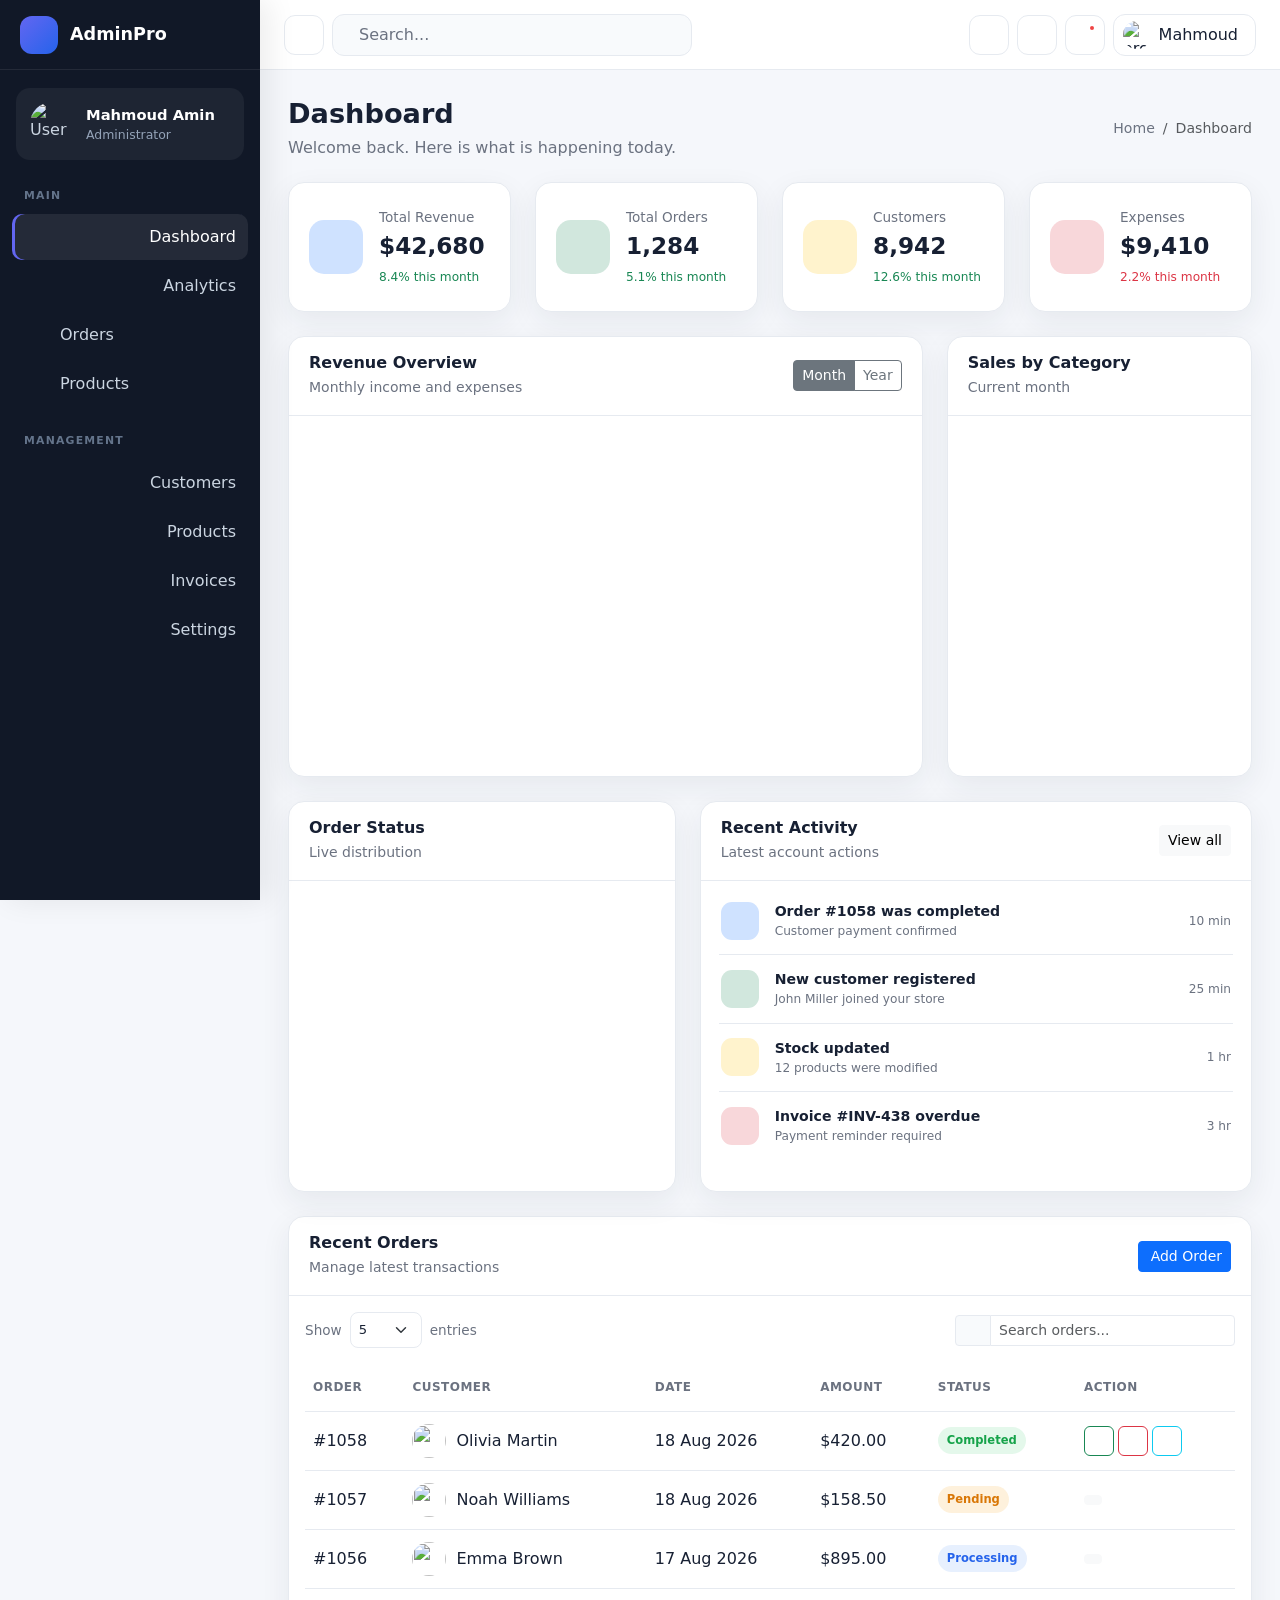
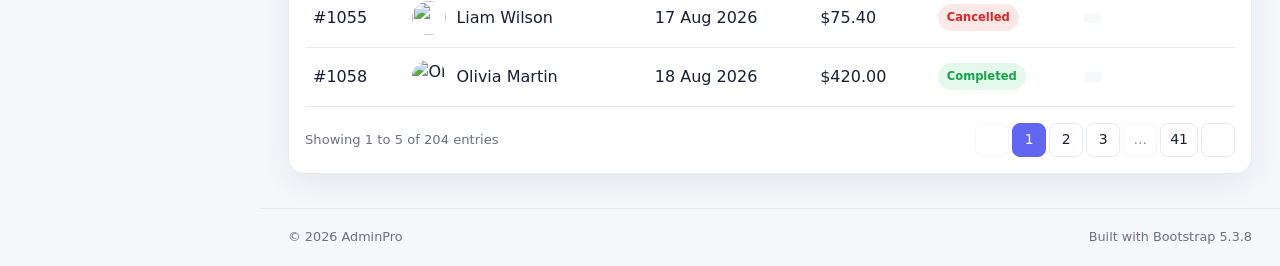
==== commit 92c68043: "Dashboard Update" ====
--- a/Dashboard bootstrap 5.3.8 chatgbt/index.html
+++ b/Dashboard bootstrap 5.3.8 chatgbt/index.html
@@ -279,21 +279,30 @@
                     <td>18 Aug 2026</td>
                     <td>$420.00</td>
                     <td><span class="status-pill status-success">Completed</span></td>
-                    <td><button class="btn btn-sm btn-light"><i class="fa-solid fa-ellipsis"></i></button></td></tr>
+                    <td>
+                      <div class="d-flex align-items-center gap-1 flex-nowrap">
+                          <a href="#" class="btn btn-outline-success btn-sm table-action-btn" title="Edit"><i class="fa-solid fa-pen-to-square"></i></a>
+                          <a href="#" class="btn btn-outline-danger btn-sm table-action-btn" title="Delete"><i class="fa-solid fa-trash-can"></i></a>
+                          <a href="#" class="btn btn-outline-info btn-sm table-action-btn" title="Show"><i class="fa-solid fa-eye"></i></a>
+                      </div>
+                    </td>
+                  </tr>
                   <tr>
                     <td>#1057</td>
                     <td><div class="table-user"><img src="https://i.pravatar.cc/40?img=3" alt=""><span>Noah Williams</span></div></td>
                     <td>18 Aug 2026</td>
                     <td>$158.50</td>
                     <td><span class="status-pill status-warning">Pending</span></td>
-                    <td><button class="btn btn-sm btn-light"><i class="fa-solid fa-ellipsis"></i></button></td></tr>
+                    <td><button class="btn btn-sm btn-light"><i class="fa-solid fa-ellipsis"></i></button></td>
+                  </tr>
                   <tr>
                     <td>#1056</td>
                     <td><div class="table-user"><img src="https://i.pravatar.cc/40?img=5" alt=""><span>Emma Brown</span></div></td>
                     <td>17 Aug 2026</td>
                     <td>$895.00</td>
                     <td><span class="status-pill status-info">Processing</span></td>
-                    <td><button class="btn btn-sm btn-light"><i class="fa-solid fa-ellipsis"></i></button></td></tr>
+                    <td><button class="btn btn-sm btn-light"><i class="fa-solid fa-ellipsis"></i></button></td>
+                  </tr>
                   <tr>
                     <td>#1055</td>
                     <td><div class="table-user"><img src="https://i.pravatar.cc/40?img=8" alt=""><span>Liam Wilson</span></div></td>
--- a/Dashboard bootstrap 5.3.8 chatgbt/style.css
+++ b/Dashboard bootstrap 5.3.8 chatgbt/style.css
@@ -975,6 +975,26 @@
 }
 
 
+/**** Btn Delete Edit ****/
+
+.table-action-btn {
+    width: 30px;
+    height: 30px;
+    padding: 0;
+
+    display: inline-flex;
+    align-items: center;
+    justify-content: center;
+    flex: 0 0 30px;
+    border-radius: 6px;
+    font-size: 0.75rem;
+}
+
+.table td:last-child {
+    white-space: nowrap;
+}
+
+
 /* Pagination */
 
 .custom-table-footer .pagination {
@@ -1106,6 +1126,145 @@
     border-color: var(--border);
 }
 
+
+/* =========================================================
+   SMALL PROFESSIONAL FORM
+========================================================= */
+
+.form-label-sm {
+    margin-bottom: 6px;
+
+    color: var(--text);
+
+    font-size: 0.8rem;
+    font-weight: 600;
+}
+
+/*********************** Form *****************************/
+/* =========================================================
+   SMALL FORM CONTROL
+========================================================= */
+
+.form-control-sm,
+.form-select-sm {
+    min-height: 36px;
+
+    border: 1px solid var(--border);
+    border-radius: 8px;
+
+    background-color: var(--surface);
+    color: var(--text);
+
+    font-size: 0.82rem;
+
+    transition:
+        border-color 0.2s ease,
+        box-shadow 0.2s ease,
+        background-color 0.2s ease;
+}
+
+
+.form-control-sm::placeholder {
+    color: var(--muted);
+
+    opacity: 0.7;
+}
+
+
+.form-control-sm:focus,
+.form-select-sm:focus {
+    border-color: #6366f1;
+
+    background-color: var(--surface);
+    color: var(--text);
+
+    box-shadow:
+        0 0 0 0.15rem
+        rgba(99, 102, 241, 0.12);
+}
+
+
+/* =========================================================
+   SMALL INPUT GROUP
+========================================================= */
+
+.input-group-sm > .input-group-text {
+    min-width: 36px;
+
+    display: flex;
+    align-items: center;
+    justify-content: center;
+
+    border-color: var(--border);
+
+    background: var(--surface-2);
+    color: var(--muted);
+
+    font-size: 0.78rem;
+}
+
+
+/* =========================================================
+   TEXTAREA
+========================================================= */
+
+textarea.form-control-sm {
+    min-height: 80px;
+
+    resize: vertical;
+}
+
+
+/* =========================================================
+   FORM TEXT
+========================================================= */
+
+.form-text {
+    margin-top: 5px;
+
+    color: var(--muted);
+
+    font-size: 0.72rem;
+}
+
+
+/* =========================================================
+   FORM ACTIONS
+========================================================= */
+
+.form-actions {
+    display: flex;
+    align-items: center;
+    justify-content: flex-end;
+    gap: 8px;
+
+    padding-top: 16px;
+
+    border-top: 1px solid var(--border);
+}
+
+
+/* =========================================================
+   DARK MODE
+========================================================= */
+
+[data-bs-theme="dark"] .form-control-sm,
+[data-bs-theme="dark"] .form-select-sm {
+    background-color: var(--surface);
+    color: var(--text);
+
+    border-color: var(--border);
+}
+
+
+[data-bs-theme="dark"] .input-group-text {
+    background: var(--surface-2);
+    color: var(--muted);
+
+    border-color: var(--border);
+}
+/*********************** End Form *****************************/
+
 /* =========================================================
    TABLET / MOBILE
 ========================================================= */
@@ -1265,4 +1424,14 @@
     .dashboard-dropdown {
         min-width: min(92vw, 320px);
     }
+
+    /**** Form ****/
+    .form-actions {
+        flex-direction: column-reverse;
+        align-items: stretch;
+    }
+
+    .form-actions .btn {
+        width: 100%;
+    }
 }
